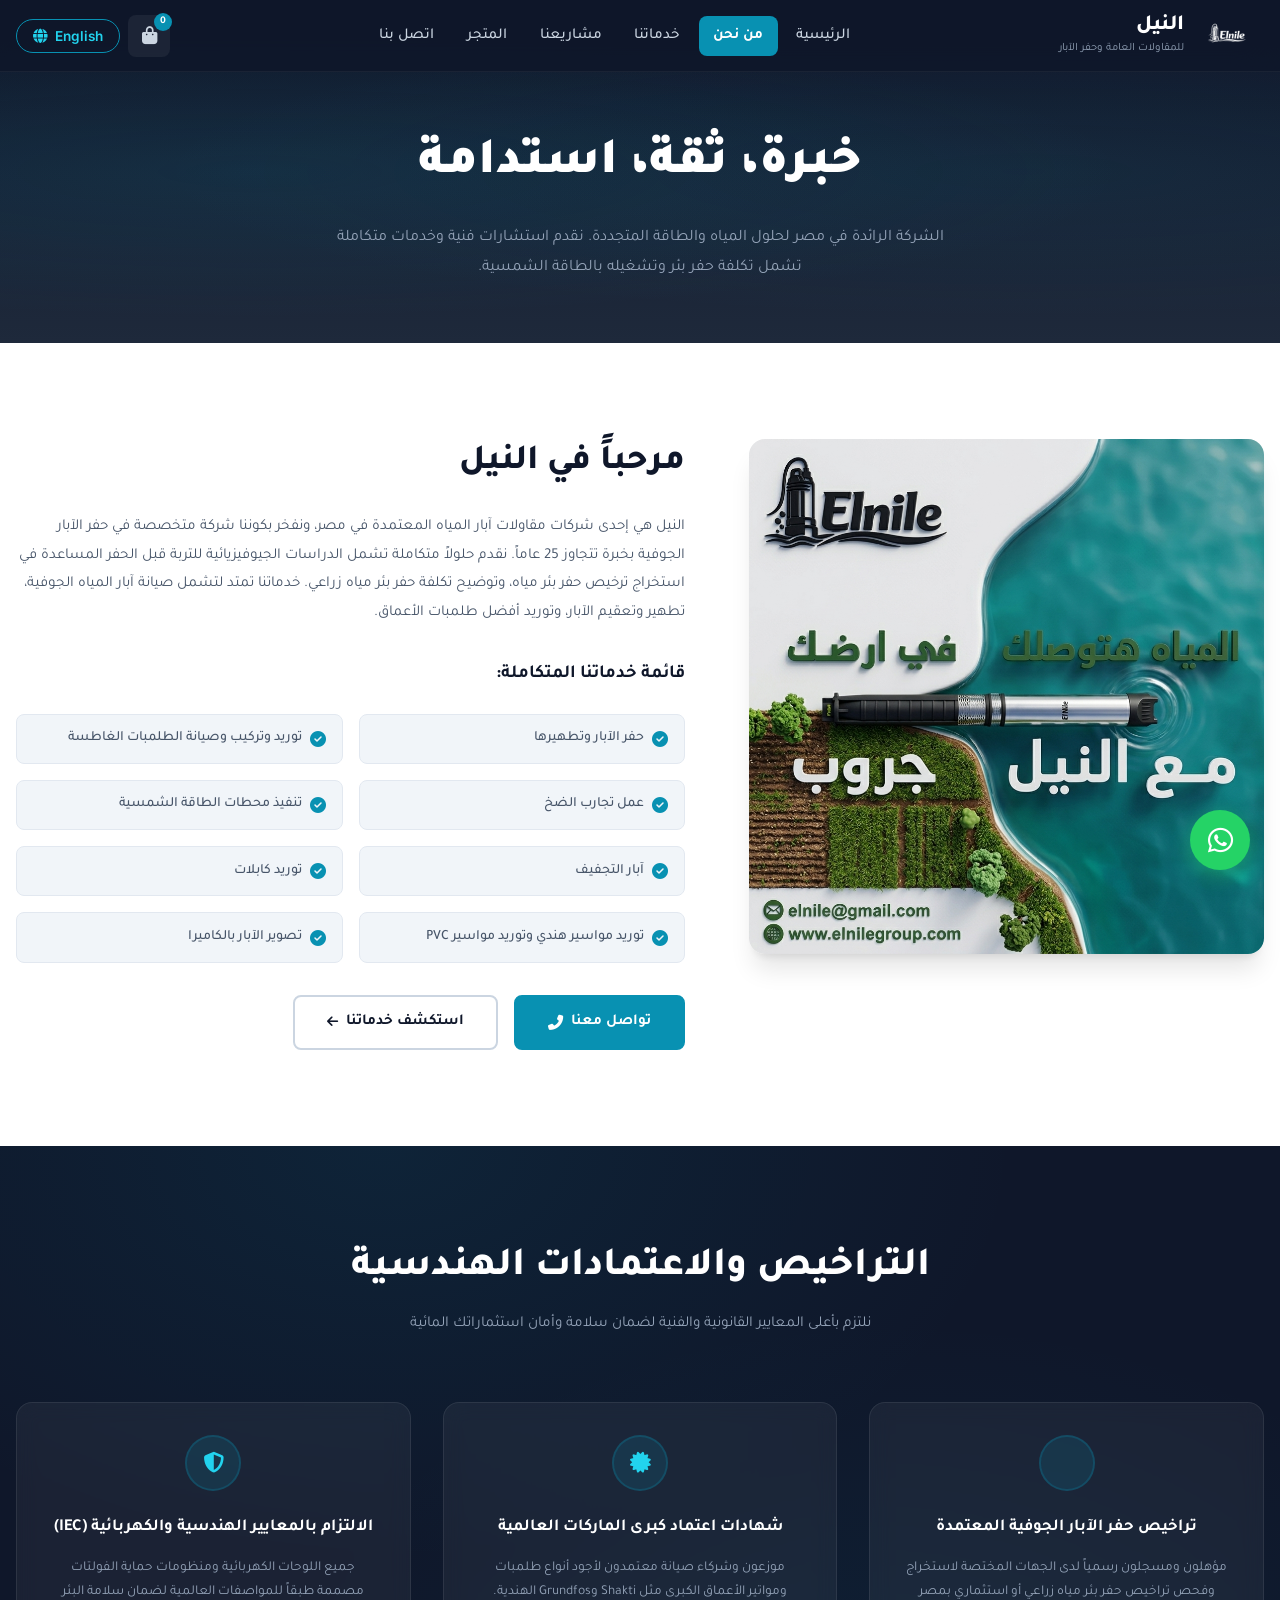
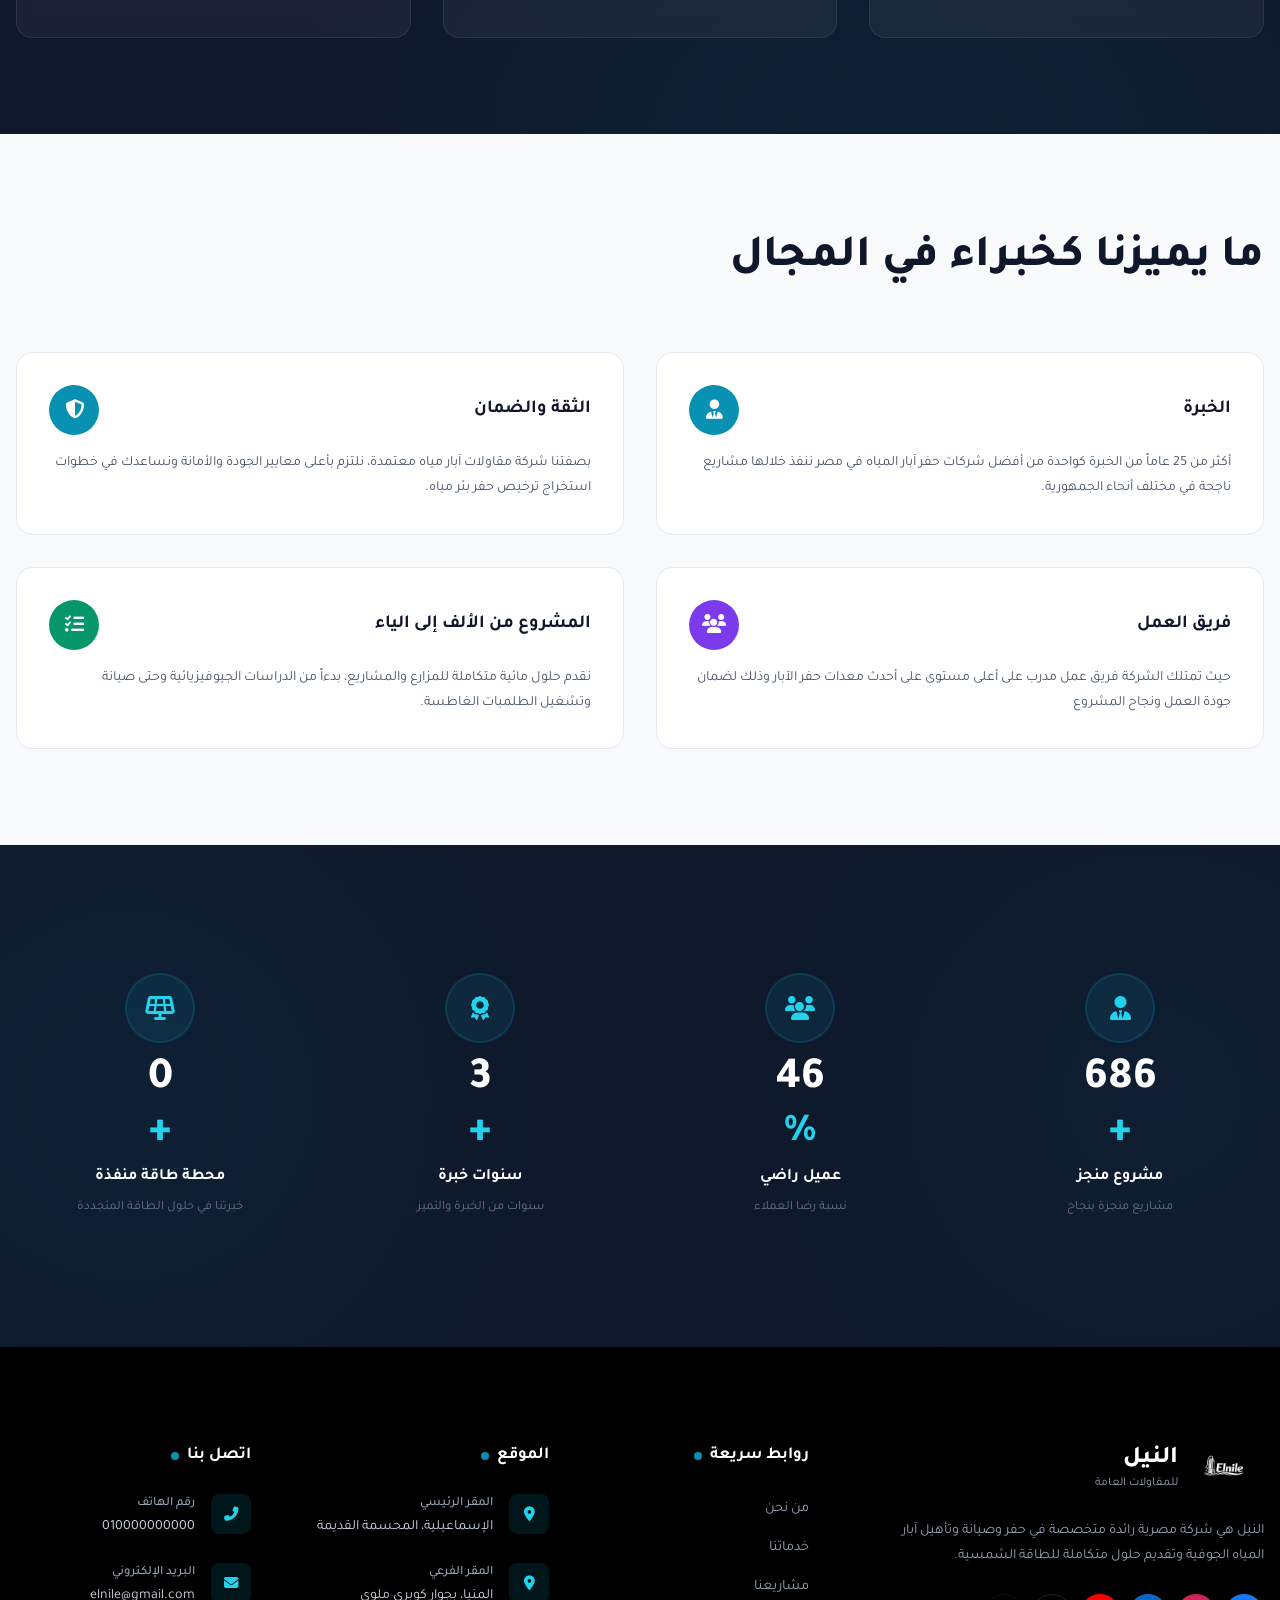
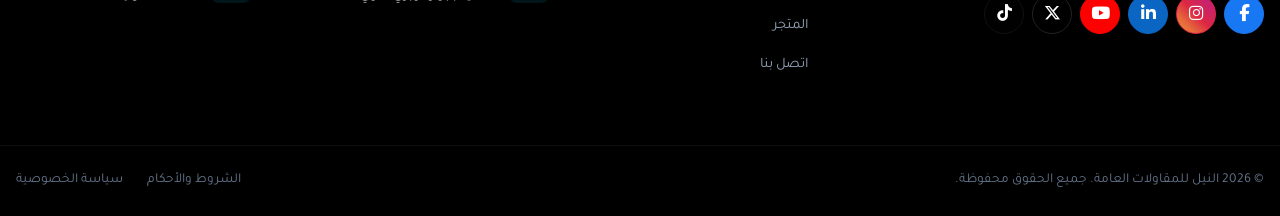
==== about.html @ 448fc519 "Initial commit: ELNILE V2 website Co-Authored-By: Claude Fable 5 <noreply@anthropic.com>" ====
<!DOCTYPE html>
<html lang="ar" dir="rtl">
<head>
    <meta charset="UTF-8">
    <meta name="viewport" content="width=device-width, initial-scale=1.0">
    <meta name="description" content="من نحن - النيل للمقاولات العامة وحفر الآبار. خبرة، ثقة، استدامة في حلول المياه والطاقة المتجددة">
    <title>من نحن | النيل للمقاولات العامة وحفر الآبار</title>

    <!-- Google Fonts -->
    <link rel="preconnect" href="https://fonts.googleapis.com">
    <link rel="preconnect" href="https://fonts.gstatic.com" crossorigin>
    <link href="https://fonts.googleapis.com/css2?family=Tajawal:wght@300;400;500;700;800;900&family=Inter:wght@300;400;500;600;700;800&display=swap" rel="stylesheet">

    <!-- Font Awesome -->
    <link rel="stylesheet" href="https://cdnjs.cloudflare.com/ajax/libs/font-awesome/6.5.1/css/all.min.css">

    <link rel="stylesheet" href="css/styles.css">
    <link rel="stylesheet" href="css/about.css">
</head>
<body>

    <!-- ============ HEADER / NAVIGATION ============ -->
    <header id="main-header" class="header">
        <div class="container">
            <nav class="navbar">
                <a href="index.html" class="logo" id="logo">
                    <img src="assets/images/logo.png" alt="Elnile Logo" class="logo-img">
                    <div class="logo-text">
                        <span class="logo-name" data-ar="النيل" data-en="Elnile">النيل</span>
                        <span class="logo-tagline" data-ar="للمقاولات العامة وحفر الآبار" data-en="General Contracting & Well Drilling">للمقاولات العامة وحفر الآبار</span>
                    </div>
                </a>
                <ul class="nav-links" id="nav-links">
                    <li><a href="index.html" class="nav-link" data-ar="الرئيسية" data-en="Home">الرئيسية</a></li>
                    <li><a href="about.html" class="nav-link active" data-ar="من نحن" data-en="About Us">من نحن</a></li>
                    <li>
                        <a href="services.html" class="nav-link" data-ar="خدماتنا" data-en="Services">خدماتنا</a>
                    </li>
                    <li><a href="projects.html" class="nav-link" data-ar="مشاريعنا" data-en="Projects">مشاريعنا</a></li>
                    <li><a href="store.html" class="nav-link" data-ar="المتجر" data-en="Store">المتجر</a></li>
                    <li><a href="contact.html" class="nav-link" data-ar="اتصل بنا" data-en="Contact">اتصل بنا</a></li>
                </ul>
                <div class="nav-actions">
                    <button class="cart-btn" id="cart-btn" aria-label="Shopping Cart">
                        <i class="fas fa-shopping-bag"></i>
                        <span class="cart-count">0</span>
                    </button>
                    <button class="lang-btn" id="lang-toggle">
                        <span class="lang-text">English</span>
                        <i class="fas fa-globe"></i>
                    </button>
                    <button class="mobile-toggle" id="mobile-toggle" aria-label="Toggle Menu">
                        <span class="hamburger-line"></span>
                        <span class="hamburger-line"></span>
                        <span class="hamburger-line"></span>
                    </button>
                </div>
            </nav>
        </div>
    </header>

    <!-- ============ ABOUT PAGE HERO BANNER ============ -->
    <section class="about-hero">
        <div class="about-hero-bg"></div>
        <div class="container">
            <div class="about-hero-content">
                <h1 class="about-hero-title" data-ar="خبرة، ثقة، استدامة" data-en="Experience, Trust, Sustainability">خبرة، ثقة، استدامة</h1>
                <p class="about-hero-subtitle" data-ar="الشركة الرائدة في مصر لحلول المياه والطاقة المتجددة. نقدم استشارات فنية وخدمات متكاملة تشمل تكلفة حفر بئر وتشغيله بالطاقة الشمسية." data-en="The leading company in Egypt for water and renewable energy solutions. We provide technical consultations and integrated services including well drilling and solar energy operation costs.">
                    الشركة الرائدة في مصر لحلول المياه والطاقة المتجددة. نقدم استشارات فنية وخدمات متكاملة تشمل تكلفة حفر بئر وتشغيله بالطاقة الشمسية.
                </p>
            </div>
        </div>
    </section>

    <!-- ============ WELCOME / ABOUT INFO SECTION ============ -->
    <section class="about-welcome-section">
        <div class="container">
            <div class="about-welcome-grid">
                <!-- Image Column -->
                <div class="about-welcome-image">
                    <img src="assets/images/about.webp" alt="النيل للمقاولات">
                </div>
                <!-- Content Column -->
                <div class="about-welcome-content">
                    <h2 class="about-welcome-title" data-ar="مرحباً في النيل" data-en="Welcome to Elnile">مرحباً في النيل</h2>
                    <p class="about-welcome-text" data-ar="النيل هي إحدى شركات مقاولات آبار المياه المعتمدة في مصر، ونفخر بكوننا شركة متخصصة في حفر الآبار الجوفية بخبرة تتجاوز 25 عاماً. نقدم حلولاً متكاملة تشمل الدراسات الجيوفيزيائية للتربة قبل الحفر المساعدة في استخراج ترخيص حفر بئر مياه، وتوضيح تكلفة حفر بئر مياه زراعي. خدماتنا تمتد لتشمل صيانة آبار المياه الجوفية، تطهير وتعقيم الآبار، وتوريد أفضل طلمبات الأعماق." data-en="Elnile is one of the accredited water well contracting companies in Egypt. We are proud to be a company specialized in groundwater well drilling with over 25 years of experience. We provide integrated solutions including geophysical studies of soil before drilling, assistance in obtaining well drilling permits, and clarifying agricultural water well drilling costs. Our services extend to groundwater well maintenance, well sterilization, and supplying the best deep pumps.">
                        النيل هي إحدى شركات مقاولات آبار المياه المعتمدة في مصر، ونفخر بكوننا شركة متخصصة في حفر الآبار الجوفية بخبرة تتجاوز 25 عاماً. نقدم حلولاً متكاملة تشمل الدراسات الجيوفيزيائية للتربة قبل الحفر المساعدة في استخراج ترخيص حفر بئر مياه، وتوضيح تكلفة حفر بئر مياه زراعي. خدماتنا تمتد لتشمل صيانة آبار المياه الجوفية، تطهير وتعقيم الآبار، وتوريد أفضل طلمبات الأعماق.
                    </p>

                    <h3 class="services-list-title" data-ar="قائمة خدماتنا المتكاملة:" data-en="Our Integrated Services List:">قائمة خدماتنا المتكاملة:</h3>
                    <div class="services-checklist">
                        <div class="checklist-item">
                            <i class="fas fa-check-circle"></i>
                            <span data-ar="حفر الآبار وتطهيرها" data-en="Well Drilling & Purification">حفر الآبار وتطهيرها</span>
                        </div>
                        <div class="checklist-item">
                            <i class="fas fa-check-circle"></i>
                            <span data-ar="توريد وتركيب وصيانة الطلمبات الغاطسة" data-en="Supply, Install & Maintain Submersible Pumps">توريد وتركيب وصيانة الطلمبات الغاطسة</span>
                        </div>
                        <div class="checklist-item">
                            <i class="fas fa-check-circle"></i>
                            <span data-ar="عمل تجارب الضخ" data-en="Pump Testing">عمل تجارب الضخ</span>
                        </div>
                        <div class="checklist-item">
                            <i class="fas fa-check-circle"></i>
                            <span data-ar="تنفيذ محطات الطاقة الشمسية" data-en="Solar Power Station Installation">تنفيذ محطات الطاقة الشمسية</span>
                        </div>
                        <div class="checklist-item">
                            <i class="fas fa-check-circle"></i>
                            <span data-ar="آبار التجفيف" data-en="Dewatering Wells">آبار التجفيف</span>
                        </div>
                        <div class="checklist-item">
                            <i class="fas fa-check-circle"></i>
                            <span data-ar="توريد كابلات" data-en="Cable Supply">توريد كابلات</span>
                        </div>
                        <div class="checklist-item">
                            <i class="fas fa-check-circle"></i>
                            <span data-ar="توريد مواسير هندي وتوريد مواسير PVC" data-en="Indian Pipe & PVC Pipe Supply">توريد مواسير هندي وتوريد مواسير PVC</span>
                        </div>
                        <div class="checklist-item">
                            <i class="fas fa-check-circle"></i>
                            <span data-ar="تصوير الآبار بالكاميرا" data-en="Well Camera Imaging">تصوير الآبار بالكاميرا</span>
                        </div>
                    </div>

                    <div class="about-welcome-buttons">
                        <a href="index.html#contact" class="btn-primary-about" data-ar="تواصل معنا" data-en="Contact Us">
                            <i class="fas fa-phone-alt"></i>
                            تواصل معنا
                        </a>
                        <a href="services.html" class="btn-outline-about" data-ar="استكشف خدماتنا" data-en="Explore Our Services">
                            استكشف خدماتنا
                            <i class="fas fa-arrow-left"></i>
                        </a>
                    </div>
                </div>
            </div>
        </div>
    </section>

    <!-- ============ LICENSES & ACCREDITATIONS SECTION ============ -->
    <section class="licenses-section">
        <div class="licenses-bg"></div>
        <div class="container">
            <div class="licenses-header">
                <h2 class="licenses-title" data-ar="التراخيص والاعتمادات الهندسية" data-en="Engineering Licenses & Accreditations">التراخيص والاعتمادات الهندسية</h2>
                <p class="licenses-subtitle" data-ar="نلتزم بأعلى المعايير القانونية والفنية لضمان سلامة وأمان استثماراتك المائية" data-en="We adhere to the highest legal and technical standards to ensure the safety and security of your water investments">
                    نلتزم بأعلى المعايير القانونية والفنية لضمان سلامة وأمان استثماراتك المائية
                </p>
            </div>
            <div class="licenses-grid">
                <div class="license-card">
                    <div class="license-icon">
                        <i class="fas fa-file-certificate"></i>
                    </div>
                    <h3 class="license-title" data-ar="تراخيص حفر الآبار الجوفية المعتمدة" data-en="Accredited Groundwater Well Drilling Licenses">تراخيص حفر الآبار الجوفية المعتمدة</h3>
                    <p class="license-desc" data-ar="مؤهلون ومسجلون رسمياً لدى الجهات المختصة لاستخراج وفحص تراخيص حفر بئر مياه زراعي أو استثماري بمصر" data-en="Officially qualified and registered with competent authorities to obtain and inspect agricultural or investment water well drilling permits in Egypt">
                        مؤهلون ومسجلون رسمياً لدى الجهات المختصة لاستخراج وفحص تراخيص حفر بئر مياه زراعي أو استثماري بمصر
                    </p>
                </div>
                <div class="license-card">
                    <div class="license-icon">
                        <i class="fas fa-certificate"></i>
                    </div>
                    <h3 class="license-title" data-ar="شهادات اعتماد كبرى الماركات العالمية" data-en="Major Global Brand Accreditation Certificates">شهادات اعتماد كبرى الماركات العالمية</h3>
                    <p class="license-desc" data-ar="موزعون وشركاء صيانة معتمدون لأجود أنواع طلمبات ومواتير الأعماق الكبرى مثل Shakti وGrundfos الهندية." data-en="Authorized distributors and maintenance partners for the finest deep pumps and motors such as Shakti and Grundfos.">
                        موزعون وشركاء صيانة معتمدون لأجود أنواع طلمبات ومواتير الأعماق الكبرى مثل Shakti وGrundfos الهندية.
                    </p>
                </div>
                <div class="license-card">
                    <div class="license-icon">
                        <i class="fas fa-shield-alt"></i>
                    </div>
                    <h3 class="license-title" data-ar="الالتزام بالمعايير الهندسية والكهربائية (IEC)" data-en="Compliance with Engineering & Electrical Standards (IEC)">الالتزام بالمعايير الهندسية والكهربائية (IEC)</h3>
                    <p class="license-desc" data-ar="جميع اللوحات الكهربائية ومنظومات حماية الفولتات مصممة طبقاً للمواصفات العالمية لضمان سلامة البئر" data-en="All electrical panels and voltage protection systems are designed according to international specifications to ensure well safety">
                        جميع اللوحات الكهربائية ومنظومات حماية الفولتات مصممة طبقاً للمواصفات العالمية لضمان سلامة البئر
                    </p>
                </div>
            </div>
        </div>
    </section>

    <!-- ============ WHAT DISTINGUISHES US SECTION ============ -->
    <section class="distinguishes-section">
        <div class="container">
            <h2 class="section-title-center" data-ar="ما يميزنا كخبراء في المجال" data-en="What Distinguishes Us as Field Experts">ما يميزنا كخبراء في المجال</h2>
            <div class="distinguishes-grid">
                <div class="distinguish-card">
                    <div class="distinguish-header">
                        <h3 data-ar="الخبرة" data-en="Experience">الخبرة</h3>
                        <div class="distinguish-icon">
                            <i class="fas fa-user-tie"></i>
                        </div>
                    </div>
                    <p data-ar="أكثر من 25 عاماً من الخبرة كواحدة من أفضل شركات حفر آبار المياه في مصر ننفذ خلالها مشاريع ناجحة في مختلف أنحاء الجمهورية." data-en="Over 25 years of experience as one of the best water well drilling companies in Egypt, executing successful projects across the country.">
                        أكثر من 25 عاماً من الخبرة كواحدة من أفضل شركات حفر آبار المياه في مصر ننفذ خلالها مشاريع ناجحة في مختلف أنحاء الجمهورية.
                    </p>
                </div>
                <div class="distinguish-card">
                    <div class="distinguish-header">
                        <h3 data-ar="الثقة والضمان" data-en="Trust & Warranty">الثقة والضمان</h3>
                        <div class="distinguish-icon">
                            <i class="fas fa-shield-alt"></i>
                        </div>
                    </div>
                    <p data-ar="بصفتنا شركة مقاولات آبار مياه معتمدة، نلتزم بأعلى معايير الجودة والأمانة ونساعدك في خطوات استخراج ترخيص حفر بئر مياه." data-en="As an accredited water well contracting company, we adhere to the highest quality and integrity standards and help you with well drilling permit steps.">
                        بصفتنا شركة مقاولات آبار مياه معتمدة، نلتزم بأعلى معايير الجودة والأمانة ونساعدك في خطوات استخراج ترخيص حفر بئر مياه.
                    </p>
                </div>
                <div class="distinguish-card">
                    <div class="distinguish-header">
                        <h3 data-ar="فريق العمل" data-en="Our Team">فريق العمل</h3>
                        <div class="distinguish-icon icon-purple">
                            <i class="fas fa-users"></i>
                        </div>
                    </div>
                    <p data-ar="حيث تمتلك الشركة فريق عمل مدرب على أعلى مستوى على أحدث معدات حفر الآبار وذلك لضمان جودة العمل ونجاح المشروع" data-en="The company has a team trained at the highest level on the latest well drilling equipment to ensure work quality and project success">
                        حيث تمتلك الشركة فريق عمل مدرب على أعلى مستوى على أحدث معدات حفر الآبار وذلك لضمان جودة العمل ونجاح المشروع
                    </p>
                </div>
                <div class="distinguish-card">
                    <div class="distinguish-header">
                        <h3 data-ar="المشروع من الألف إلى الياء" data-en="Complete Project Management">المشروع من الألف إلى الياء</h3>
                        <div class="distinguish-icon icon-green">
                            <i class="fas fa-tasks"></i>
                        </div>
                    </div>
                    <p data-ar="نقدم حلول مائية متكاملة للمزارع والمشاريع، بدءاً من الدراسات الجيوفيزيائية وحتى صيانة وتشغيل الطلمبات الغاطسة." data-en="We provide integrated water solutions for farms and projects, from geophysical studies to maintenance and operation of submersible pumps.">
                        نقدم حلول مائية متكاملة للمزارع والمشاريع، بدءاً من الدراسات الجيوفيزيائية وحتى صيانة وتشغيل الطلمبات الغاطسة.
                    </p>
                </div>
            </div>
        </div>
    </section>

    <!-- ============ ABOUT PAGE STATS (DARK) ============ -->
    <section class="about-stats-section">
        <div class="container">
            <div class="about-stats-grid">
                <div class="about-stat" data-target="989">
                    <div class="about-stat-icon"><i class="fas fa-user-tie"></i></div>
                    <span class="about-stat-number">0</span><span class="about-stat-suffix">+</span>
                    <p class="about-stat-label" data-ar="مشروع منجز" data-en="Completed Projects">مشروع منجز</p>
                    <span class="about-stat-sub" data-ar="مشاريع منجزة بنجاح" data-en="Successfully completed projects">مشاريع منجزة بنجاح</span>
                </div>
                <div class="about-stat" data-target="98" data-suffix="%">
                    <div class="about-stat-icon"><i class="fas fa-users"></i></div>
                    <span class="about-stat-number">0</span><span class="about-stat-suffix">%</span>
                    <p class="about-stat-label" data-ar="عميل راضي" data-en="Client Satisfaction">عميل راضي</p>
                    <span class="about-stat-sub" data-ar="نسبة رضا العملاء" data-en="Client satisfaction rate">نسبة رضا العملاء</span>
                </div>
                <div class="about-stat" data-target="27">
                    <div class="about-stat-icon"><i class="fas fa-award"></i></div>
                    <span class="about-stat-number">0</span><span class="about-stat-suffix">+</span>
                    <p class="about-stat-label" data-ar="سنوات خبرة" data-en="Years of Experience">سنوات خبرة</p>
                    <span class="about-stat-sub" data-ar="سنوات من الخبرة والتميز" data-en="Years of experience and excellence">سنوات من الخبرة والتميز</span>
                </div>
                <div class="about-stat" data-target="150">
                    <div class="about-stat-icon"><i class="fas fa-solar-panel"></i></div>
                    <span class="about-stat-number">0</span><span class="about-stat-suffix">+</span>
                    <p class="about-stat-label" data-ar="محطة طاقة منفذة" data-en="Power Stations Built">محطة طاقة منفذة</p>
                    <span class="about-stat-sub" data-ar="خبرتنا في حلول الطاقة المتجددة" data-en="Our expertise in renewable energy solutions">خبرتنا في حلول الطاقة المتجددة</span>
                </div>
            </div>
        </div>
    </section>

    <!-- ============ FOOTER ============ -->
    <footer id="contact" class="footer">
        <div class="container">
            <div class="footer-grid">
                <div class="footer-col footer-about">
                    <a href="index.html" class="footer-logo">
                        <img src="assets/images/logo.png" alt="Elnile Logo" class="footer-logo-img">
                        <div class="footer-logo-text">
                            <span class="footer-logo-name" data-ar="النيل" data-en="Elnile">النيل</span>
                            <span class="footer-logo-tagline" data-ar="للمقاولات العامة" data-en="General Contracting">للمقاولات العامة</span>
                        </div>
                    </a>
                    <p class="footer-desc" data-ar="النيل هي شركة مصرية رائدة متخصصة في حفر وصيانة وتأهيل آبار المياه الجوفية وتقديم حلول متكاملة للطاقة الشمسية." data-en="Elnile is a leading Egyptian company specializing in drilling, maintaining and rehabilitating groundwater wells and providing integrated solar energy solutions.">
                        النيل هي شركة مصرية رائدة متخصصة في حفر وصيانة وتأهيل آبار المياه الجوفية وتقديم حلول متكاملة للطاقة الشمسية.
                    </p>
                    <div class="footer-social">
                        <a href="#" class="social-link" aria-label="Facebook"><i class="fab fa-facebook-f"></i></a>
                        <a href="#" class="social-link" aria-label="Instagram"><i class="fab fa-instagram"></i></a>
                        <a href="#" class="social-link" aria-label="LinkedIn"><i class="fab fa-linkedin-in"></i></a>
                        <a href="#" class="social-link" aria-label="YouTube"><i class="fab fa-youtube"></i></a>
                        <a href="#" class="social-link" aria-label="X (Twitter)"><i class="fab fa-x-twitter"></i></a>
                        <a href="#" class="social-link" aria-label="TikTok"><i class="fab fa-tiktok"></i></a>
                    </div>
                </div>
                <div class="footer-col">
                    <h3 class="footer-heading" data-ar="روابط سريعة" data-en="Quick Links">
                        <span class="heading-dot"></span>
                        روابط سريعة
                    </h3>
                    <ul class="footer-links">
                        <li><a href="about.html" data-ar="من نحن" data-en="About Us">من نحن</a></li>
                        <li><a href="services.html" data-ar="خدماتنا" data-en="Our Services">خدماتنا</a></li>
                        <li><a href="projects.html" data-ar="مشاريعنا" data-en="Our Projects">مشاريعنا</a></li>
                        <li><a href="store.html" data-ar="المتجر" data-en="Store">المتجر</a></li>
                        <li><a href="contact.html" data-ar="اتصل بنا" data-en="Contact Us">اتصل بنا</a></li>
                    </ul>
                </div>
                <div class="footer-col">
                    <h3 class="footer-heading" data-ar="الموقع" data-en="Location">
                        <span class="heading-dot"></span>
                        الموقع
                    </h3>
                    <div class="footer-contact-list">
                        <div class="contact-item">
                            <div class="contact-icon"><i class="fas fa-map-marker-alt"></i></div>
                            <div class="contact-text">
                                <span class="contact-label" data-ar="المقر الرئيسي" data-en="Main Office">المقر الرئيسي</span>
                                <p data-ar="الإسماعيلية، المحسمة القديمة" data-en="Ismailia, Old Mahsama">الإسماعيلية، المحسمة القديمة</p>
                            </div>
                        </div>
                        <div class="contact-item">
                            <div class="contact-icon"><i class="fas fa-map-marker-alt"></i></div>
                            <div class="contact-text">
                                <span class="contact-label" data-ar="المقر الفرعي" data-en="Branch Office">المقر الفرعي</span>
                                <p data-ar="المنيا، بجوار كوبري ملوي" data-en="Minya, next to Mallawi Bridge">المنيا، بجوار كوبري ملوي</p>
                            </div>
                        </div>
                    </div>
                </div>
                <div class="footer-col">
                    <h3 class="footer-heading" data-ar="اتصل بنا" data-en="Contact Us">
                        <span class="heading-dot"></span>
                        اتصل بنا
                    </h3>
                    <div class="footer-contact-list">
                        <div class="contact-item">
                            <div class="contact-icon"><i class="fas fa-phone-alt"></i></div>
                            <div class="contact-text">
                                <span class="contact-label" data-ar="رقم الهاتف" data-en="Phone Number">رقم الهاتف</span>
                                <a href="tel:010000000000" dir="ltr">010000000000</a>
                            </div>
                        </div>
                        <div class="contact-item">
                            <div class="contact-icon"><i class="fas fa-envelope"></i></div>
                            <div class="contact-text">
                                <span class="contact-label" data-ar="البريد الإلكتروني" data-en="Email">البريد الإلكتروني</span>
                                <a href="mailto:elnile@gmail.com" dir="ltr">elnile@gmail.com</a>
                            </div>
                        </div>
                    </div>
                </div>
            </div>
        </div>
        <div class="footer-bottom">
            <div class="container">
                <div class="footer-bottom-content">
                    <p class="copyright" data-ar="© 2026 النيل للمقاولات العامة. جميع الحقوق محفوظة." data-en="© 2026 Elnile General Contracting. All rights reserved.">
                        © 2026 النيل للمقاولات العامة. جميع الحقوق محفوظة.
                    </p>
                    <div class="footer-bottom-links">
                        <a href="#" data-ar="الشروط والأحكام" data-en="Terms & Conditions">الشروط والأحكام</a>
                        <a href="#" data-ar="سياسة الخصوصية" data-en="Privacy Policy">سياسة الخصوصية</a>
                    </div>
                </div>
            </div>
        </div>
    </footer>

    <!-- WhatsApp -->
    <a href="https://wa.me/201234567890" class="whatsapp-float" id="whatsapp-btn" target="_blank" rel="noopener noreferrer" aria-label="WhatsApp">
        <i class="fab fa-whatsapp"></i>
    </a>

    <script src="js/script.js"></script>
    <script src="js/about.js"></script>
</body>
</html>
---- css/styles.css ----
/* ============================================
   ELNILE - Main Stylesheet
   Company: Elnile (النيل) for General Contracting & Well Drilling
   ============================================ */

/* ============ CSS VARIABLES / DESIGN TOKENS ============ */
:root {
    /* Primary Colors - Dark Slate Navy */
    --color-primary: #0f172a;
    --color-primary-light: #1e293b;
    --color-primary-dark: #020617;

    /* Accent Colors - Teal/Cyan */
    --color-accent: #0891b2;
    --color-accent-light: #22d3ee;
    --color-accent-dark: #0e7490;
    --color-accent-glow: rgba(8, 145, 178, 0.3);

    /* Neutral Colors */
    --color-white: #ffffff;
    --color-off-white: #f8fafc;
    --color-gray-100: #f1f5f9;
    --color-gray-200: #e2e8f0;
    --color-gray-300: #cbd5e1;
    --color-gray-400: #94a3b8;
    --color-gray-500: #64748b;
    --color-gray-600: #475569;
    --color-gray-700: #334155;
    --color-gray-800: #1e293b;
    --color-gray-900: #0f172a;

    /* Text Colors */
    --text-primary: #0f172a;
    --text-secondary: #475569;
    --text-light: #94a3b8;
    --text-white: #ffffff;

    /* WhatsApp Green */
    --color-whatsapp: #25D366;
    --color-whatsapp-dark: #128C7E;

    /* Typography */
    --font-arabic: 'Tajawal', sans-serif;
    --font-english: 'Inter', sans-serif;

    /* Spacing */
    --spacing-xs: 0.25rem;
    --spacing-sm: 0.5rem;
    --spacing-md: 1rem;
    --spacing-lg: 1.5rem;
    --spacing-xl: 2rem;
    --spacing-2xl: 3rem;
    --spacing-3xl: 4rem;

    /* Border Radius */
    --radius-sm: 0.375rem;
    --radius-md: 0.5rem;
    --radius-lg: 0.75rem;
    --radius-xl: 1rem;
    --radius-full: 9999px;

    /* Shadows */
    --shadow-sm: 0 1px 2px rgba(0, 0, 0, 0.05);
    --shadow-md: 0 4px 6px -1px rgba(0, 0, 0, 0.1), 0 2px 4px -2px rgba(0, 0, 0, 0.1);
    --shadow-lg: 0 10px 15px -3px rgba(0, 0, 0, 0.1), 0 4px 6px -4px rgba(0, 0, 0, 0.1);
    --shadow-xl: 0 20px 25px -5px rgba(0, 0, 0, 0.1), 0 8px 10px -6px rgba(0, 0, 0, 0.1);

    /* Transitions */
    --transition-fast: 150ms ease;
    --transition-base: 300ms ease;
    --transition-slow: 500ms ease;

    /* Header */
    --header-height: 72px;

    /* Z-Index Scale */
    --z-base: 1;
    --z-dropdown: 100;
    --z-sticky: 500;
    --z-header: 1000;
    --z-overlay: 1500;
    --z-modal: 2000;
    --z-whatsapp: 9000;
}

/* ============ RESET & BASE ============ */
*,
*::before,
*::after {
    margin: 0;
    padding: 0;
    box-sizing: border-box;
}

html {
    scroll-behavior: smooth;
    scrollbar-width: thin;
    scrollbar-color: var(--color-gray-700) var(--color-primary-light);
    font-size: 16px;
}

/* Custom Scrollbar */
::-webkit-scrollbar {
    width: 10px;
}

::-webkit-scrollbar-track {
    background: var(--color-primary-light);
}

::-webkit-scrollbar-thumb {
    background-color: var(--color-gray-700);
    border-radius: 20px;
    border: 3px solid var(--color-primary-light);
}

body {
    font-family: var(--font-arabic);
    background-color: var(--color-white);
    color: var(--text-secondary);
    line-height: 1.6;
    overflow-x: hidden;
    -webkit-font-smoothing: antialiased;
    -moz-osx-font-smoothing: grayscale;
}

/* English mode body */
body.lang-en {
    font-family: var(--font-english);
    direction: ltr;
}

a {
    text-decoration: none;
    color: inherit;
    transition: color var(--transition-fast);
}

ul {
    list-style: none;
}

img {
    max-width: 100%;
    height: auto;
    display: block;
}

button {
    border: none;
    background: none;
    cursor: pointer;
    font-family: inherit;
    font-size: inherit;
}

/* ============ UTILITY CLASSES ============ */
.container {
    width: 100%;
    max-width: 1280px;
    margin: 0 auto;
    padding: 0 var(--spacing-md);
}

/* ============ HEADER ============ */
.header {
    position: fixed;
    top: 0;
    left: 0;
    right: 0;
    z-index: var(--z-header);
    height: var(--header-height);
    background: rgba(15, 23, 42, 0.85);
    backdrop-filter: blur(20px);
    -webkit-backdrop-filter: blur(20px);
    border-bottom: 1px solid rgba(255, 255, 255, 0.05);
    transition: all var(--transition-base);
}

.header.scrolled {
    background: rgba(15, 23, 42, 0.98);
    box-shadow: 0 4px 30px rgba(0, 0, 0, 0.3);
}

.navbar {
    display: flex;
    align-items: center;
    justify-content: space-between;
    height: var(--header-height);
    gap: var(--spacing-lg);
}

/* Logo */
.logo {
    display: flex;
    align-items: center;
    gap: var(--spacing-sm);
    flex-shrink: 0;
    transition: transform var(--transition-fast);
}

.logo:hover {
    transform: scale(1.02);
}

.logo-img {
    height: 48px;
    width: auto;
    filter: brightness(0) invert(1);
    transition: filter var(--transition-base);
}

.logo-text {
    display: flex;
    flex-direction: column;
}

.logo-name {
    font-size: 1.35rem;
    font-weight: 800;
    color: var(--text-white);
    line-height: 1.2;
    letter-spacing: -0.02em;
}

.logo-tagline {
    font-size: 0.7rem;
    color: var(--color-gray-400);
    font-weight: 400;
    white-space: nowrap;
}

/* Nav Links */
.nav-links {
    display: flex;
    align-items: center;
    gap: var(--spacing-xs);
}

.nav-link {
    display: flex;
    align-items: center;
    gap: var(--spacing-xs);
    padding: 0.5rem 0.9rem;
    color: var(--color-gray-300);
    font-size: 0.95rem;
    font-weight: 500;
    border-radius: var(--radius-md);
    transition: all var(--transition-fast);
    position: relative;
    white-space: nowrap;
}

.nav-link:hover {
    color: var(--text-white);
    background: rgba(255, 255, 255, 0.06);
}

.nav-link.active {
    color: var(--text-white);
    background: var(--color-accent);
    font-weight: 600;
}

.nav-link.active:hover {
    background: var(--color-accent-dark);
}

.dropdown-icon {
    font-size: 0.65rem;
    transition: transform var(--transition-fast);
}

.has-dropdown:hover .dropdown-icon {
    transform: rotate(180deg);
}

/* Nav Actions */
.nav-actions {
    display: flex;
    align-items: center;
    gap: var(--spacing-sm);
    flex-shrink: 0;
}

/* Cart Button */
.cart-btn {
    position: relative;
    display: flex;
    align-items: center;
    justify-content: center;
    width: 42px;
    height: 42px;
    border-radius: var(--radius-md);
    color: var(--color-gray-300);
    font-size: 1.1rem;
    transition: all var(--transition-fast);
    background: rgba(255, 255, 255, 0.06);
}

.cart-btn:hover {
    color: var(--text-white);
    background: rgba(255, 255, 255, 0.12);
    transform: translateY(-1px);
}

.cart-count {
    position: absolute;
    top: -2px;
    right: -2px;
    width: 18px;
    height: 18px;
    background: var(--color-accent);
    color: var(--text-white);
    font-size: 0.65rem;
    font-weight: 700;
    border-radius: var(--radius-full);
    display: flex;
    align-items: center;
    justify-content: center;
    line-height: 1;
}

/* Language Button */
.lang-btn {
    display: flex;
    align-items: center;
    gap: var(--spacing-sm);
    padding: 0.5rem 1rem;
    border-radius: var(--radius-full);
    border: 1.5px solid var(--color-accent);
    color: var(--color-accent-light);
    font-size: 0.85rem;
    font-weight: 600;
    transition: all var(--transition-fast);
    white-space: nowrap;
    font-family: var(--font-english);
}

.lang-btn:hover {
    background: var(--color-accent);
    color: var(--text-white);
    transform: translateY(-1px);
    box-shadow: 0 4px 15px var(--color-accent-glow);
}

.lang-btn .fa-globe {
    font-size: 0.9rem;
}

/* Mobile Toggle */
.mobile-toggle {
    display: none;
    flex-direction: column;
    justify-content: center;
    align-items: center;
    gap: 5px;
    width: 42px;
    height: 42px;
    border-radius: var(--radius-md);
    background: rgba(255, 255, 255, 0.06);
    transition: background var(--transition-fast);
}

.mobile-toggle:hover {
    background: rgba(255, 255, 255, 0.12);
}

.hamburger-line {
    display: block;
    width: 22px;
    height: 2px;
    background: var(--color-gray-300);
    border-radius: 2px;
    transition: all var(--transition-base);
}

.mobile-toggle.active .hamburger-line:nth-child(1) {
    transform: rotate(45deg) translate(5px, 5px);
}

.mobile-toggle.active .hamburger-line:nth-child(2) {
    opacity: 0;
    transform: scaleX(0);
}

.mobile-toggle.active .hamburger-line:nth-child(3) {
    transform: rotate(-45deg) translate(5px, -5px);
}

/* ============ HERO SECTION ============ */
.hero-section {
    position: relative;
    width: 100%;
    height: 100vh;
    min-height: 600px;
    overflow: hidden;
    background: var(--color-primary);
}

/* Hero Slider */
.hero-slider {
    position: relative;
    width: 100%;
    height: 100%;
}

.hero-slide {
    position: absolute;
    top: 0;
    left: 0;
    width: 100%;
    height: 100%;
    opacity: 0;
    visibility: hidden;
    transition: opacity 1s ease, visibility 1s ease;
}

.hero-slide.active {
    opacity: 1;
    visibility: visible;
}

/* Slide Background */
.slide-bg {
    position: absolute;
    top: 0;
    left: 0;
    width: 100%;
    height: 100%;
}

.slide-img {
    width: 100%;
    height: 100%;
    object-fit: cover;
    object-position: center;
    transform: scale(1.05);
    transition: transform 8s ease;
}

.hero-slide.active .slide-img {
    transform: scale(1);
}

.slide-overlay {
    position: absolute;
    top: 0;
    left: 0;
    width: 100%;
    height: 100%;
    background: linear-gradient(180deg,
            rgba(15, 23, 42, 0.7) 0%,
            rgba(15, 23, 42, 0.5) 40%,
            rgba(15, 23, 42, 0.65) 70%,
            rgba(15, 23, 42, 0.85) 100%);
}

/* Slide Content */
.slide-content {
    position: relative;
    z-index: var(--z-base);
    display: flex;
    flex-direction: column;
    align-items: center;
    justify-content: center;
    height: 100%;
    text-align: center;
    padding: 0 var(--spacing-md);
    max-width: 900px;
    margin: 0 auto;
}

.hero-title {
    font-size: clamp(2rem, 5vw, 3.5rem);
    font-weight: 800;
    color: var(--text-white);
    line-height: 1.3;
    margin-bottom: var(--spacing-lg);
    opacity: 0;
    transform: translateY(30px);
    animation: none;
}

.hero-slide.active .hero-title {
    animation: slideUp 0.8s ease 0.3s forwards;
}

.hero-subtitle {
    font-size: clamp(0.95rem, 1.5vw, 1.15rem);
    color: var(--color-gray-300);
    line-height: 1.8;
    max-width: 700px;
    opacity: 0;
    transform: translateY(20px);
    animation: none;
}

.hero-slide.active .hero-subtitle {
    animation: slideUp 0.8s ease 0.6s forwards;
}

/* Slider Arrows */
.slider-arrow {
    position: absolute;
    top: 50%;
    transform: translateY(-50%);
    z-index: var(--z-base);
    width: 50px;
    height: 50px;
    border-radius: var(--radius-full);
    background: rgba(255, 255, 255, 0.08);
    backdrop-filter: blur(10px);
    -webkit-backdrop-filter: blur(10px);
    border: 1px solid rgba(255, 255, 255, 0.15);
    color: var(--text-white);
    font-size: 1rem;
    display: flex;
    align-items: center;
    justify-content: center;
    cursor: pointer;
    transition: all var(--transition-fast);
}

.slider-arrow:hover {
    background: rgba(255, 255, 255, 0.18);
    border-color: rgba(255, 255, 255, 0.3);
    transform: translateY(-50%) scale(1.08);
}

.slider-arrow-prev {
    right: 30px;
}

.slider-arrow-next {
    left: 30px;
}

/* RTL: In RTL, prev is on the right, next is on the left */
[dir="ltr"] .slider-arrow-prev {
    left: 30px;
    right: auto;
}

[dir="ltr"] .slider-arrow-next {
    right: 30px;
    left: auto;
}

[dir="ltr"] .slider-arrow-prev i {
    transform: rotate(180deg);
}

[dir="ltr"] .slider-arrow-next i {
    transform: rotate(180deg);
}

/* Slider Dots */
.slider-dots {
    position: absolute;
    bottom: 40px;
    left: 50%;
    transform: translateX(-50%);
    display: flex;
    gap: 10px;
    z-index: var(--z-base);
}

.slider-dot {
    width: 12px;
    height: 12px;
    border-radius: var(--radius-full);
    background: rgba(255, 255, 255, 0.25);
    border: 2px solid rgba(255, 255, 255, 0.4);
    cursor: pointer;
    transition: all var(--transition-base);
}

.slider-dot:hover {
    background: rgba(255, 255, 255, 0.5);
}

.slider-dot.active {
    background: var(--color-accent);
    border-color: var(--color-accent-light);
    transform: scale(1.2);
    box-shadow: 0 0 15px var(--color-accent-glow);
}

/* ============ WHATSAPP FLOATING BUTTON ============ */
.whatsapp-float {
    position: fixed;
    bottom: 30px;
    right: 30px;
    z-index: var(--z-whatsapp);
    width: 60px;
    height: 60px;
    background: var(--color-whatsapp);
    border-radius: var(--radius-full);
    display: flex;
    align-items: center;
    justify-content: center;
    color: var(--text-white);
    font-size: 1.8rem;
    box-shadow: 0 6px 20px rgba(37, 211, 102, 0.4);
    transition: all var(--transition-fast);
    animation: whatsappPulse 2s infinite;
}

.whatsapp-float:hover {
    transform: scale(1.1) translateY(-3px);
    box-shadow: 0 10px 30px rgba(37, 211, 102, 0.5);
    background: var(--color-whatsapp-dark);
}

/* LTR WhatsApp position */
[dir="ltr"] .whatsapp-float {
    right: 30px;
    left: auto;
}

/* ============ ANIMATIONS ============ */
@keyframes slideUp {
    to {
        opacity: 1;
        transform: translateY(0);
    }
}

@keyframes whatsappPulse {
    0%,
    100% {
        box-shadow: 0 6px 20px rgba(37, 211, 102, 0.4);
    }

    50% {
        box-shadow: 0 6px 30px rgba(37, 211, 102, 0.6), 0 0 0 12px rgba(37, 211, 102, 0.1);
    }
}

@keyframes fadeIn {
    from {
        opacity: 0;
    }

    to {
        opacity: 1;
    }
}

/* ============ RESPONSIVE ============ */

/* Tablet */
@media (max-width: 1024px) {
    .nav-links {
        position: fixed;
        top: var(--header-height);
        right: 0;
        width: 300px;
        height: calc(100vh - var(--header-height));
        background: rgba(15, 23, 42, 0.98);
        backdrop-filter: blur(20px);
        -webkit-backdrop-filter: blur(20px);
        flex-direction: column;
        align-items: stretch;
        padding: var(--spacing-lg);
        gap: var(--spacing-xs);
        transform: translateX(100%);
        transition: transform var(--transition-base);
        z-index: var(--z-overlay);
        border-left: 1px solid rgba(255, 255, 255, 0.05);
        overflow-y: auto;
    }

    [dir="ltr"] .nav-links {
        right: auto;
        left: 0;
        transform: translateX(-100%);
    }

    .nav-links.open {
        transform: translateX(0);
    }

    .nav-link {
        padding: 0.75rem 1rem;
        font-size: 1rem;
        border-radius: var(--radius-md);
    }

    .nav-link.active {
        background: var(--color-accent);
    }

    .mobile-toggle {
        display: flex;
    }
}

/* Mobile */
@media (max-width: 640px) {
    :root {
        --header-height: 64px;
    }

    .logo-img {
        height: 38px;
    }

    .logo-name {
        font-size: 1.1rem;
    }

    .logo-tagline {
        font-size: 0.6rem;
    }

    .nav-links {
        width: 100%;
    }

    .lang-btn .lang-text {
        display: none;
    }

    .lang-btn {
        width: 42px;
        height: 42px;
        padding: 0;
        justify-content: center;
        border-radius: var(--radius-md);
    }

    .hero-title {
        font-size: clamp(1.5rem, 6vw, 2.2rem);
    }

    .hero-subtitle {
        font-size: 0.9rem;
    }

    .slider-arrow {
        width: 40px;
        height: 40px;
        font-size: 0.85rem;
    }

    .slider-arrow-prev {
        right: 15px;
    }

    .slider-arrow-next {
        left: 15px;
    }

    .slider-dots {
        bottom: 25px;
    }

    .whatsapp-float {
        width: 52px;
        height: 52px;
        font-size: 1.5rem;
        bottom: 20px;
        right: 20px;
    }
}


/* ============================================================
   SECTION: STATS COUNTER
   ============================================================ */
.stats-section {
    padding: var(--spacing-3xl) 0;
    background: var(--color-white);
    border-bottom: 1px solid var(--color-gray-200);
}

.stats-grid {
    display: grid;
    grid-template-columns: repeat(4, 1fr);
    gap: var(--spacing-xl);
    text-align: center;
}

.stat-card {
    display: flex;
    flex-direction: column;
    align-items: center;
    gap: var(--spacing-sm);
    padding: var(--spacing-lg);
}

.stat-icon {
    width: 70px;
    height: 70px;
    border-radius: var(--radius-full);
    background: rgba(8, 145, 178, 0.08);
    border: 2px solid rgba(8, 145, 178, 0.15);
    display: flex;
    align-items: center;
    justify-content: center;
    margin-bottom: var(--spacing-sm);
    transition: all var(--transition-base);
}

.stat-card:hover .stat-icon {
    background: rgba(8, 145, 178, 0.15);
    border-color: var(--color-accent);
    transform: scale(1.08);
}

.stat-icon i {
    font-size: 1.6rem;
    color: var(--color-accent);
}

.stat-number {
    font-size: 2.5rem;
    font-weight: 800;
    color: var(--color-primary);
    line-height: 1;
    display: inline;
}

.stat-suffix {
    font-size: 2.5rem;
    font-weight: 800;
    color: var(--color-accent);
    line-height: 1;
}

.stat-label {
    font-size: 0.95rem;
    color: var(--text-secondary);
    font-weight: 500;
}

/* ============================================================
   SECTION: ABOUT / INFO
   ============================================================ */
.about-section {
    padding: var(--spacing-3xl) 0 calc(var(--spacing-3xl) * 1.5);
    background: var(--color-white);
}

.about-grid {
    display: grid;
    grid-template-columns: 1fr 1fr;
    gap: var(--spacing-3xl);
    align-items: center;
}

.about-image-wrapper {
    position: relative;
    border-radius: var(--radius-xl);
    overflow: hidden;
    box-shadow: var(--shadow-xl);
}

.about-image {
    width: 100%;
    height: auto;
    object-fit: contain;
    display: block;
    transition: transform var(--transition-slow);
}

.about-image-wrapper:hover .about-image {
    transform: scale(1.04);
}

.about-image-accent {
    position: absolute;
    bottom: 0;
    left: 0;
    right: 0;
    height: 5px;
    background: linear-gradient(90deg, var(--color-accent), var(--color-accent-light));
}

.section-title {
    font-size: clamp(1.5rem, 3vw, 2.2rem);
    font-weight: 800;
    color: var(--color-primary);
    line-height: 1.4;
    margin-bottom: var(--spacing-lg);
}

.about-text {
    font-size: 1rem;
    color: var(--text-secondary);
    line-height: 1.9;
    margin-bottom: var(--spacing-xl);
}

/* Primary Button */
.btn-primary {
    display: inline-flex;
    align-items: center;
    gap: var(--spacing-sm);
    padding: 0.75rem 1.75rem;
    background: var(--color-accent);
    color: var(--text-white);
    font-size: 0.95rem;
    font-weight: 600;
    border-radius: var(--radius-md);
    transition: all var(--transition-fast);
    border: 2px solid var(--color-accent);
}

.btn-primary:hover {
    background: var(--color-accent-dark);
    border-color: var(--color-accent-dark);
    transform: translateY(-2px);
    box-shadow: 0 8px 25px var(--color-accent-glow);
}

.btn-primary i {
    font-size: 0.8rem;
    transition: transform var(--transition-fast);
}

.btn-primary:hover i {
    transform: translateX(-4px);
}

[dir="ltr"] .btn-primary:hover i {
    transform: translateX(4px);
}

/* ============================================================
   SECTION: SERVICES
   ============================================================ */
.services-section {
    padding: calc(var(--spacing-3xl) * 1.5) 0;
    background: var(--color-gray-100);
}

.section-header {
    text-align: center;
    margin-bottom: var(--spacing-3xl);
}

.section-title-center {
    font-size: clamp(1.8rem, 4vw, 2.8rem);
    font-weight: 800;
    color: var(--color-primary);
    margin-bottom: var(--spacing-md);
    line-height: 1.3;
}

.section-subtitle {
    font-size: 1rem;
    color: var(--text-secondary);
    max-width: 700px;
    margin: 0 auto;
    line-height: 1.8;
}

.services-grid {
    display: grid;
    grid-template-columns: repeat(3, 1fr);
    gap: var(--spacing-xl);
}

.service-card {
    background: var(--color-white);
    border-radius: var(--radius-xl);
    overflow: hidden;
    box-shadow: var(--shadow-sm);
    transition: all var(--transition-base);
    border: 1px solid var(--color-gray-200);
}

.service-card:hover {
    transform: translateY(-6px);
    box-shadow: var(--shadow-xl);
    border-color: rgba(8, 145, 178, 0.2);
}

.service-image {
    position: relative;
    height: 220px;
    overflow: hidden;
    background-color: var(--color-gray-100);
}

.service-image img {
    width: 100%;
    height: 100%;
    object-fit: contain;
    transition: transform var(--transition-slow);
}

.service-card:hover .service-image img {
    transform: scale(1.08);
}

.service-image-overlay {
    position: absolute;
    top: 0;
    left: 0;
    right: 0;
    bottom: 0;
    background: linear-gradient(180deg, transparent 60%, rgba(15, 23, 42, 0.1) 100%);
}

.service-body {
    padding: var(--spacing-lg);
}

.service-name {
    font-size: 1.1rem;
    font-weight: 700;
    color: var(--color-primary);
    margin-bottom: var(--spacing-sm);
    line-height: 1.4;
}

.service-desc {
    font-size: 0.88rem;
    color: var(--text-secondary);
    line-height: 1.7;
    margin-bottom: var(--spacing-md);
}

.service-link {
    display: inline-flex;
    align-items: center;
    gap: var(--spacing-sm);
    color: var(--color-accent);
    font-size: 0.9rem;
    font-weight: 600;
    padding-top: var(--spacing-sm);
    border-top: 1px solid var(--color-gray-200);
    width: 100%;
    transition: all var(--transition-fast);
}

.service-link:hover {
    color: var(--color-accent-dark);
    gap: var(--spacing-md);
}

.service-link i {
    font-size: 0.75rem;
    transition: transform var(--transition-fast);
}

.service-card:hover .service-link i {
    transform: translateX(-4px);
}

[dir="ltr"] .service-card:hover .service-link i {
    transform: translateX(4px);
}

/* Services CTA */
.services-cta {
    text-align: center;
    margin-top: var(--spacing-3xl);
}

.btn-outline {
    display: inline-flex;
    align-items: center;
    gap: var(--spacing-sm);
    padding: 0.75rem 2rem;
    border: 2px solid var(--color-primary);
    color: var(--color-primary);
    font-size: 0.95rem;
    font-weight: 600;
    border-radius: var(--radius-md);
    transition: all var(--transition-fast);
    background: transparent;
}

.btn-outline:hover {
    background: var(--color-primary);
    color: var(--text-white);
    transform: translateY(-2px);
    box-shadow: var(--shadow-lg);
}

/* ============================================================
   SECTION: WHY CHOOSE US
   ============================================================ */
.why-section {
    padding: calc(var(--spacing-3xl) * 1.5) 0;
    background: var(--color-off-white);
}

.why-grid {
    display: grid;
    grid-template-columns: repeat(4, 1fr);
    gap: var(--spacing-xl);
    margin-top: var(--spacing-3xl);
}

.why-card {
    background: var(--color-white);
    border-radius: var(--radius-xl);
    padding: var(--spacing-xl) var(--spacing-lg);
    text-align: center;
    border: 1px solid var(--color-gray-200);
    transition: all var(--transition-base);
    position: relative;
    overflow: hidden;
}

.why-card::before {
    content: '';
    position: absolute;
    bottom: 0;
    left: 0;
    right: 0;
    height: 3px;
    background: linear-gradient(90deg, var(--color-accent), var(--color-accent-light));
    transform: scaleX(0);
    transition: transform var(--transition-base);
}

.why-card:hover {
    transform: translateY(-6px);
    box-shadow: var(--shadow-lg);
    border-color: rgba(8, 145, 178, 0.15);
}

.why-card:hover::before {
    transform: scaleX(1);
}

.why-icon {
    width: 64px;
    height: 64px;
    border-radius: var(--radius-lg);
    background: rgba(8, 145, 178, 0.08);
    border: 2px solid rgba(8, 145, 178, 0.12);
    display: flex;
    align-items: center;
    justify-content: center;
    margin: 0 auto var(--spacing-lg);
    transition: all var(--transition-base);
}

.why-card:hover .why-icon {
    background: var(--color-accent);
    border-color: var(--color-accent);
}

.why-icon i {
    font-size: 1.4rem;
    color: var(--color-accent);
    transition: color var(--transition-base);
}

.why-card:hover .why-icon i {
    color: var(--text-white);
}

.why-title {
    font-size: 1.15rem;
    font-weight: 700;
    color: var(--color-primary);
    margin-bottom: var(--spacing-md);
}

.why-text {
    font-size: 0.88rem;
    color: var(--text-secondary);
    line-height: 1.8;
}

/* ============================================================
   SECTION: TESTIMONIALS / CUSTOMER OPINIONS
   ============================================================ */
.testimonials-section {
    padding: calc(var(--spacing-3xl) * 1.5) 0;
    background: linear-gradient(180deg, var(--color-gray-100) 0%, var(--color-off-white) 100%);
}

.title-underline {
    width: 60px;
    height: 4px;
    background: var(--color-accent);
    border-radius: 2px;
    margin: 0 auto var(--spacing-md);
}

.testimonials-slider-wrapper {
    position: relative;
    max-width: 700px;
    margin: 0 auto;
    padding: 0 60px;
}

.testimonials-slider {
    position: relative;
    min-height: 280px;
}

.testimonial-card {
    position: absolute;
    top: 0;
    left: 0;
    right: 0;
    background: var(--color-primary);
    border-radius: var(--radius-xl);
    padding: var(--spacing-xl);
    opacity: 0;
    visibility: hidden;
    transform: translateX(30px);
    transition: all 0.5s ease;
}

.testimonial-card.active {
    opacity: 1;
    visibility: visible;
    transform: translateX(0);
    position: relative;
}

.testimonial-header {
    display: flex;
    align-items: center;
    gap: var(--spacing-md);
    margin-bottom: var(--spacing-md);
}

.testimonial-avatar {
    width: 48px;
    height: 48px;
    border-radius: var(--radius-full);
    background: var(--color-accent);
    display: flex;
    align-items: center;
    justify-content: center;
    flex-shrink: 0;
}

.testimonial-avatar span {
    color: var(--text-white);
    font-size: 1.2rem;
    font-weight: 700;
}

.testimonial-avatar.avatar-blue {
    background: #3b82f6;
}

.testimonial-avatar.avatar-green {
    background: #10b981;
}

.testimonial-info {
    display: flex;
    flex-direction: column;
}

.testimonial-name {
    font-size: 1rem;
    font-weight: 700;
    color: var(--text-white);
}

.testimonial-role {
    font-size: 0.8rem;
    color: var(--color-gray-400);
}

.testimonial-rating {
    display: flex;
    align-items: center;
    justify-content: space-between;
    margin-bottom: var(--spacing-md);
}

.testimonial-time {
    font-size: 0.8rem;
    color: var(--color-gray-400);
}

.stars {
    display: flex;
    gap: 2px;
}

.stars i {
    color: #fbbf24;
    font-size: 0.85rem;
}

.testimonial-text {
    font-size: 0.95rem;
    color: var(--color-gray-300);
    line-height: 1.8;
}

/* Testimonial Arrows */
.testimonial-arrow {
    position: absolute;
    top: 50%;
    transform: translateY(-50%);
    width: 44px;
    height: 44px;
    border-radius: var(--radius-full);
    background: var(--color-gray-200);
    color: var(--color-gray-600);
    display: flex;
    align-items: center;
    justify-content: center;
    cursor: pointer;
    transition: all var(--transition-fast);
    border: none;
    z-index: 2;
}

.testimonial-arrow:hover {
    background: var(--color-accent);
    color: var(--text-white);
    transform: translateY(-50%) scale(1.08);
}

.testimonial-prev {
    right: 0;
}

.testimonial-next {
    left: 0;
}

[dir="ltr"] .testimonial-prev {
    left: 0;
    right: auto;
}

[dir="ltr"] .testimonial-next {
    right: 0;
    left: auto;
}

/* Testimonials CTA */
.testimonials-cta {
    text-align: center;
    margin-top: var(--spacing-3xl);
}

.btn-dark {
    display: inline-flex;
    align-items: center;
    gap: var(--spacing-sm);
    padding: 0.9rem 2.5rem;
    background: var(--color-primary);
    color: var(--text-white);
    font-size: 1rem;
    font-weight: 600;
    border-radius: var(--radius-full);
    transition: all var(--transition-fast);
    border: none;
}

.btn-dark:hover {
    background: var(--color-primary-light);
    transform: translateY(-3px);
    box-shadow: var(--shadow-xl);
}

.btn-dark .fa-star {
    color: #fbbf24;
}

/* ============================================================
   SECTION: PARTNERS
   ============================================================ */
.partners-section {
    padding: calc(var(--spacing-3xl) * 1.5) 0;
    background: var(--color-white);
    overflow: hidden;
}

.partners-title-wrapper {
    display: flex;
    align-items: center;
    justify-content: center;
    gap: var(--spacing-lg);
    margin-bottom: var(--spacing-md);
}

.title-line {
    display: block;
    width: 100px;
    height: 3px;
    background: linear-gradient(90deg, transparent, var(--color-accent));
    border-radius: 2px;
}

.title-line:last-child {
    background: linear-gradient(90deg, var(--color-accent), transparent);
}

.partners-marquee-wrapper {
    display: flex;
    flex-direction: column;
    gap: var(--spacing-xl);
    margin-top: var(--spacing-2xl);
}

.partners-marquee {
    overflow: hidden;
    mask-image: linear-gradient(90deg, transparent 0%, black 10%, black 90%, transparent 100%);
    -webkit-mask-image: linear-gradient(90deg, transparent 0%, black 10%, black 90%, transparent 100%);
}

.partners-track {
    display: flex;
    gap: var(--spacing-xl);
    animation: marqueeScroll 30s linear infinite;
    width: max-content;
}

.partners-track.reverse {
    animation: marqueeScrollReverse 30s linear infinite;
}

.partner-logo {
    flex-shrink: 0;
    width: 160px;
    height: 90px;
    border-radius: var(--radius-lg);
    border: 1px solid var(--color-gray-200);
    background: var(--color-white);
    display: flex;
    align-items: center;
    justify-content: center;
    padding: var(--spacing-md);
    transition: all var(--transition-fast);
}

.partner-logo:hover {
    border-color: var(--color-accent);
    box-shadow: var(--shadow-md);
    transform: scale(1.05);
}

.partner-logo span {
    font-size: 0.85rem;
    font-weight: 700;
    color: var(--color-gray-600);
    text-align: center;
    white-space: nowrap;
}

@keyframes marqueeScroll {
    0% {
        transform: translateX(0);
    }

    100% {
        transform: translateX(-50%);
    }
}

@keyframes marqueeScrollReverse {
    0% {
        transform: translateX(-50%);
    }

    100% {
        transform: translateX(0);
    }
}

/* ============================================================
   SECTION: FOOTER
   ============================================================ */
.footer {
    background: var(--color-primary);
    color: var(--color-gray-300);
    padding-top: calc(var(--spacing-3xl) * 1.5);
}

.footer-grid {
    display: grid;
    grid-template-columns: 2fr 1fr 1.2fr 1.2fr;
    gap: var(--spacing-3xl);
    padding-bottom: var(--spacing-3xl);
}

/* Footer Logo */
.footer-logo {
    display: flex;
    align-items: center;
    gap: var(--spacing-sm);
    margin-bottom: var(--spacing-lg);
    transition: transform var(--transition-fast);
}

.footer-logo:hover {
    transform: scale(1.02);
}

.footer-logo-img {
    height: 52px;
    width: auto;
    filter: brightness(0) invert(1);
}

.footer-logo-text {
    display: flex;
    flex-direction: column;
}

.footer-logo-name {
    font-size: 1.5rem;
    font-weight: 800;
    color: var(--text-white);
    line-height: 1.2;
}

.footer-logo-tagline {
    font-size: 0.75rem;
    color: var(--color-gray-400);
}

.footer-desc {
    font-size: 0.88rem;
    color: var(--color-gray-400);
    line-height: 1.8;
    margin-bottom: var(--spacing-lg);
}

/* Footer Social */
.footer-social {
    display: flex;
    gap: var(--spacing-sm);
    flex-wrap: wrap;
}

.social-link {
    width: 40px;
    height: 40px;
    border-radius: var(--radius-full);
    display: flex;
    align-items: center;
    justify-content: center;
    color: var(--text-white);
    font-size: 1.05rem;
    transition: all var(--transition-fast);
}

.social-link:hover {
    transform: translateY(-3px);
    color: var(--text-white);
    filter: brightness(1.15);
}

/* Facebook */
.social-link[aria-label="Facebook"] {
    background: #1877F2;
    border: 1px solid #1877F2;
}
.social-link[aria-label="Facebook"]:hover {
    box-shadow: 0 4px 15px rgba(24, 119, 242, 0.45);
}

/* Instagram */
.social-link[aria-label="Instagram"] {
    background: linear-gradient(45deg, #f09433 0%, #e6683c 25%, #dc2743 50%, #cc2366 75%, #bc1888 100%);
    border: 1px solid #dc2743;
}
.social-link[aria-label="Instagram"]:hover {
    box-shadow: 0 4px 15px rgba(225, 48, 108, 0.45);
}

/* LinkedIn */
.social-link[aria-label="LinkedIn"] {
    background: #0A66C2;
    border: 1px solid #0A66C2;
}
.social-link[aria-label="LinkedIn"]:hover {
    box-shadow: 0 4px 15px rgba(10, 102, 194, 0.45);
}

/* YouTube */
.social-link[aria-label="YouTube"] {
    background: #FF0000;
    border: 1px solid #FF0000;
}
.social-link[aria-label="YouTube"]:hover {
    box-shadow: 0 4px 15px rgba(255, 0, 0, 0.45);
}

/* X (Twitter) */
.social-link[aria-label="X (Twitter)"] {
    background: #000000;
    border: 1px solid #222222;
}
.social-link[aria-label="X (Twitter)"]:hover {
    box-shadow: 0 4px 15px rgba(255, 255, 255, 0.2);
}

/* TikTok */
.social-link[aria-label="TikTok"] {
    background: #010101;
    border: 1px solid #111111;
}
.social-link[aria-label="TikTok"]:hover {
    box-shadow: 0 4px 15px rgba(254, 44, 85, 0.35);
}

/* Footer Headings */
.footer-heading {
    font-size: 1.05rem;
    font-weight: 700;
    color: var(--text-white);
    margin-bottom: var(--spacing-lg);
    display: flex;
    align-items: center;
    gap: var(--spacing-sm);
}

.heading-dot {
    width: 8px;
    height: 8px;
    border-radius: var(--radius-full);
    background: var(--color-accent);
    flex-shrink: 0;
}

/* Footer Links */
.footer-links {
    display: flex;
    flex-direction: column;
    gap: var(--spacing-sm);
}

.footer-links a {
    font-size: 0.9rem;
    color: var(--color-gray-400);
    padding: var(--spacing-xs) 0;
    transition: all var(--transition-fast);
    display: inline-block;
}

.footer-links a:hover {
    color: var(--color-accent-light);
    transform: translateX(-4px);
}

[dir="ltr"] .footer-links a:hover {
    transform: translateX(4px);
}

/* Footer Contact */
.footer-contact-list {
    display: flex;
    flex-direction: column;
    gap: var(--spacing-lg);
}

.contact-item {
    display: flex;
    gap: var(--spacing-md);
    align-items: flex-start;
}

.contact-icon {
    width: 40px;
    height: 40px;
    border-radius: var(--radius-md);
    background: rgba(8, 145, 178, 0.15);
    display: flex;
    align-items: center;
    justify-content: center;
    flex-shrink: 0;
}

.contact-icon i {
    color: var(--color-accent-light);
    font-size: 0.9rem;
}

.contact-text {
    display: flex;
    flex-direction: column;
    gap: 2px;
}

.contact-label {
    font-size: 0.8rem;
    color: var(--color-gray-400);
    font-weight: 500;
}

.contact-text p,
.contact-text a {
    font-size: 0.88rem;
    color: var(--color-gray-300);
    line-height: 1.6;
    transition: color var(--transition-fast);
}

.contact-text a:hover {
    color: var(--color-accent-light);
}

/* Footer Bottom */
.footer-bottom {
    border-top: 1px solid rgba(255, 255, 255, 0.08);
    padding: var(--spacing-lg) 0;
}

.footer-bottom-content {
    display: flex;
    align-items: center;
    justify-content: space-between;
    flex-wrap: wrap;
    gap: var(--spacing-md);
}

.copyright {
    font-size: 0.85rem;
    color: var(--color-gray-500);
}

.footer-bottom-links {
    display: flex;
    gap: var(--spacing-lg);
}

.footer-bottom-links a {
    font-size: 0.85rem;
    color: var(--color-gray-500);
    transition: color var(--transition-fast);
}

.footer-bottom-links a:hover {
    color: var(--color-accent-light);
}

/* ============================================================
   SCROLL REVEAL ANIMATION
   ============================================================ */
.reveal {
    opacity: 0;
    transform: translateY(30px);
    transition: opacity 0.7s ease, transform 0.7s ease;
}

.reveal.visible {
    opacity: 1;
    transform: translateY(0);
}

/* ============================================================
   RESPONSIVE: NEW SECTIONS
   ============================================================ */
@media (max-width: 1024px) {
    .stats-grid {
        grid-template-columns: repeat(2, 1fr);
    }

    .about-grid {
        grid-template-columns: 1fr;
        gap: var(--spacing-xl);
    }

    .about-image {
        height: 350px;
    }

    .services-grid {
        grid-template-columns: repeat(2, 1fr);
    }

    .why-grid {
        grid-template-columns: repeat(2, 1fr);
    }

    .footer-grid {
        grid-template-columns: 1fr 1fr;
        gap: var(--spacing-xl);
    }

    .footer-about {
        grid-column: 1 / -1;
    }
}

@media (max-width: 640px) {
    .stats-grid {
        grid-template-columns: repeat(2, 1fr);
        gap: var(--spacing-md);
    }

    .stat-icon {
        width: 55px;
        height: 55px;
    }

    .stat-number,
    .stat-suffix {
        font-size: 1.8rem;
    }

    .about-image {
        height: 280px;
    }

    .services-grid {
        grid-template-columns: 1fr;
    }

    .why-grid {
        grid-template-columns: 1fr;
    }

    .testimonials-slider-wrapper {
        padding: 0 10px;
    }

    .testimonial-arrow {
        display: none;
    }

    .testimonial-card {
        padding: var(--spacing-lg);
    }

    .partners-title-wrapper {
        flex-wrap: wrap;
    }

    .title-line {
        width: 60px;
    }

    .partner-logo {
        width: 130px;
        height: 70px;
    }

    .footer-grid {
        grid-template-columns: 1fr;
        gap: var(--spacing-xl);
    }

    .footer-bottom-content {
        flex-direction: column;
        text-align: center;
    }

    .footer-bottom-links {
        justify-content: center;
    }
}
---- css/about.css ----
/* ============================================
   ELNILE - About Page Styles
   ============================================ */

/* ============ ABOUT HERO BANNER ============ */
.about-hero {
    position: relative;
    padding: calc(var(--header-height) + 60px) 0 60px;
    background: var(--color-primary);
    overflow: hidden;
    text-align: center;
}

.about-hero-bg {
    position: absolute;
    top: 0;
    left: 0;
    right: 0;
    bottom: 0;
    background:
        radial-gradient(ellipse at 20% 50%, rgba(8, 145, 178, 0.12) 0%, transparent 60%),
        radial-gradient(ellipse at 80% 50%, rgba(8, 145, 178, 0.08) 0%, transparent 60%),
        linear-gradient(180deg, var(--color-primary) 0%, var(--color-primary-light) 100%);
}

.about-hero-content {
    position: relative;
    z-index: 1;
    max-width: 750px;
    margin: 0 auto;
}

.about-hero-title {
    font-size: clamp(2rem, 5vw, 3.2rem);
    font-weight: 900;
    color: var(--text-white);
    margin-bottom: var(--spacing-lg);
    line-height: 1.3;
}

.about-hero-subtitle {
    font-size: 1rem;
    color: var(--color-gray-400);
    line-height: 1.9;
    max-width: 620px;
    margin: 0 auto;
}


/* ============ WELCOME / ABOUT INFO ============ */
.about-welcome-section {
    padding: calc(var(--spacing-3xl) * 1.5) 0;
    background: var(--color-white);
}

.about-welcome-grid {
    display: grid;
    grid-template-columns: 1fr 1.3fr;
    gap: var(--spacing-3xl);
    align-items: start;
}

.about-welcome-image {
    position: relative;
    border-radius: var(--radius-xl);
    overflow: hidden;
    box-shadow: var(--shadow-xl);
    /* Sticky so it follows scroll on tall content */
    position: sticky;
    top: calc(var(--header-height) + 20px);
}

.about-welcome-image img {
    width: 100%;
    height: auto;
    min-height: 500px;
    object-fit: cover;
    display: block;
    transition: transform var(--transition-slow);
}

.about-welcome-image:hover img {
    transform: scale(1.03);
}

.about-welcome-title {
    font-size: clamp(1.6rem, 3vw, 2.2rem);
    font-weight: 800;
    color: var(--color-primary);
    margin-bottom: var(--spacing-lg);
    line-height: 1.4;
}

.about-welcome-text {
    font-size: 0.95rem;
    color: var(--text-secondary);
    line-height: 1.9;
    margin-bottom: var(--spacing-xl);
}

/* Services Checklist */
.services-list-title {
    font-size: 1.15rem;
    font-weight: 700;
    color: var(--color-primary);
    margin-bottom: var(--spacing-lg);
}

.services-checklist {
    display: grid;
    grid-template-columns: 1fr 1fr;
    gap: var(--spacing-md);
    margin-bottom: var(--spacing-xl);
}

.checklist-item {
    display: flex;
    align-items: center;
    gap: var(--spacing-sm);
    padding: 0.85rem 1rem;
    background: var(--color-gray-100);
    border-radius: var(--radius-md);
    border: 1px solid var(--color-gray-200);
    transition: all var(--transition-fast);
}

.checklist-item:hover {
    border-color: var(--color-accent);
    background: rgba(8, 145, 178, 0.04);
    transform: translateX(-3px);
}

[dir="ltr"] .checklist-item:hover {
    transform: translateX(3px);
}

.checklist-item i {
    color: var(--color-accent);
    font-size: 1rem;
    flex-shrink: 0;
}

.checklist-item span {
    font-size: 0.88rem;
    color: var(--text-secondary);
    font-weight: 500;
    line-height: 1.5;
}

/* About Welcome Buttons */
.about-welcome-buttons {
    display: flex;
    gap: var(--spacing-md);
    flex-wrap: wrap;
}

.btn-primary-about {
    display: inline-flex;
    align-items: center;
    gap: var(--spacing-sm);
    padding: 0.85rem 2rem;
    background: var(--color-accent);
    color: var(--text-white);
    font-size: 0.95rem;
    font-weight: 600;
    border-radius: var(--radius-md);
    transition: all var(--transition-fast);
    border: 2px solid var(--color-accent);
}

.btn-primary-about:hover {
    background: var(--color-accent-dark);
    border-color: var(--color-accent-dark);
    transform: translateY(-2px);
    box-shadow: 0 8px 25px var(--color-accent-glow);
}

.btn-outline-about {
    display: inline-flex;
    align-items: center;
    gap: var(--spacing-sm);
    padding: 0.85rem 2rem;
    background: transparent;
    color: var(--color-primary);
    font-size: 0.95rem;
    font-weight: 600;
    border-radius: var(--radius-md);
    border: 2px solid var(--color-gray-300);
    transition: all var(--transition-fast);
}

.btn-outline-about:hover {
    border-color: var(--color-primary);
    background: var(--color-primary);
    color: var(--text-white);
    transform: translateY(-2px);
}

.btn-outline-about i {
    font-size: 0.8rem;
    transition: transform var(--transition-fast);
}

.btn-outline-about:hover i {
    transform: translateX(-4px);
}

[dir="ltr"] .btn-outline-about:hover i {
    transform: translateX(4px);
}


/* ============ LICENSES & ACCREDITATIONS ============ */
.licenses-section {
    position: relative;
    padding: calc(var(--spacing-3xl) * 1.5) 0;
    background: var(--color-primary);
    overflow: hidden;
}

.licenses-bg {
    position: absolute;
    top: 0;
    left: 0;
    right: 0;
    bottom: 0;
    background:
        radial-gradient(ellipse at 30% 0%, rgba(8, 145, 178, 0.1) 0%, transparent 50%),
        radial-gradient(ellipse at 70% 100%, rgba(8, 145, 178, 0.08) 0%, transparent 50%);
}

.licenses-header {
    text-align: center;
    margin-bottom: var(--spacing-3xl);
    position: relative;
    z-index: 1;
}

.licenses-title {
    font-size: clamp(1.6rem, 4vw, 2.5rem);
    font-weight: 800;
    color: var(--text-white);
    margin-bottom: var(--spacing-md);
    line-height: 1.3;
}

.licenses-subtitle {
    font-size: 0.95rem;
    color: var(--color-gray-400);
    max-width: 600px;
    margin: 0 auto;
    line-height: 1.8;
}

.licenses-grid {
    display: grid;
    grid-template-columns: repeat(3, 1fr);
    gap: var(--spacing-xl);
    position: relative;
    z-index: 1;
}

.license-card {
    background: rgba(255, 255, 255, 0.05);
    backdrop-filter: blur(10px);
    -webkit-backdrop-filter: blur(10px);
    border: 1px solid rgba(255, 255, 255, 0.08);
    border-radius: var(--radius-xl);
    padding: var(--spacing-xl);
    text-align: center;
    transition: all var(--transition-base);
}

.license-card:hover {
    background: rgba(255, 255, 255, 0.09);
    border-color: rgba(8, 145, 178, 0.3);
    transform: translateY(-6px);
    box-shadow: 0 15px 40px rgba(0, 0, 0, 0.2);
}

.license-icon {
    width: 56px;
    height: 56px;
    border-radius: var(--radius-full);
    background: rgba(8, 145, 178, 0.15);
    border: 2px solid rgba(8, 145, 178, 0.25);
    display: flex;
    align-items: center;
    justify-content: center;
    margin: 0 auto var(--spacing-lg);
    transition: all var(--transition-base);
}

.license-card:hover .license-icon {
    background: var(--color-accent);
    border-color: var(--color-accent);
    transform: scale(1.1);
}

.license-icon i {
    font-size: 1.3rem;
    color: var(--color-accent-light);
    transition: color var(--transition-base);
}

.license-card:hover .license-icon i {
    color: var(--text-white);
}

.license-title {
    font-size: 1.05rem;
    font-weight: 700;
    color: var(--text-white);
    margin-bottom: var(--spacing-md);
    line-height: 1.5;
}

.license-desc {
    font-size: 0.85rem;
    color: var(--color-gray-400);
    line-height: 1.8;
}


/* ============ WHAT DISTINGUISHES US ============ */
.distinguishes-section {
    padding: calc(var(--spacing-3xl) * 1.5) 0;
    background: var(--color-off-white);
}

.distinguishes-section .section-title-center {
    margin-bottom: var(--spacing-3xl);
}

.distinguishes-grid {
    display: grid;
    grid-template-columns: 1fr 1fr;
    gap: var(--spacing-xl);
}

.distinguish-card {
    background: var(--color-white);
    border-radius: var(--radius-xl);
    padding: var(--spacing-xl);
    border: 1px solid var(--color-gray-200);
    transition: all var(--transition-base);
    position: relative;
    overflow: hidden;
}

.distinguish-card::after {
    content: '';
    position: absolute;
    top: 0;
    right: 0;
    width: 4px;
    height: 100%;
    background: var(--color-accent);
    transform: scaleY(0);
    transition: transform var(--transition-base);
    transform-origin: top;
}

[dir="ltr"] .distinguish-card::after {
    right: auto;
    left: 0;
}

.distinguish-card:hover {
    transform: translateY(-4px);
    box-shadow: var(--shadow-lg);
    border-color: rgba(8, 145, 178, 0.15);
}

.distinguish-card:hover::after {
    transform: scaleY(1);
}

.distinguish-header {
    display: flex;
    align-items: center;
    justify-content: space-between;
    margin-bottom: var(--spacing-md);
}

.distinguish-header h3 {
    font-size: 1.15rem;
    font-weight: 700;
    color: var(--color-primary);
}

.distinguish-icon {
    width: 50px;
    height: 50px;
    border-radius: var(--radius-full);
    background: var(--color-accent);
    display: flex;
    align-items: center;
    justify-content: center;
    flex-shrink: 0;
    transition: transform var(--transition-base);
}

.distinguish-card:hover .distinguish-icon {
    transform: scale(1.1) rotate(5deg);
}

.distinguish-icon i {
    font-size: 1.2rem;
    color: var(--text-white);
}

.distinguish-icon.icon-purple {
    background: #7c3aed;
}

.distinguish-icon.icon-green {
    background: #059669;
}

.distinguish-card p {
    font-size: 0.88rem;
    color: var(--text-secondary);
    line-height: 1.8;
}


/* ============ ABOUT PAGE STATS (DARK) ============ */
.about-stats-section {
    padding: calc(var(--spacing-3xl) * 1.5) 0;
    background: var(--color-primary);
    position: relative;
    overflow: hidden;
}

.about-stats-section::before {
    content: '';
    position: absolute;
    top: 0;
    left: 0;
    right: 0;
    bottom: 0;
    background:
        radial-gradient(circle at 10% 50%, rgba(8, 145, 178, 0.08) 0%, transparent 40%),
        radial-gradient(circle at 90% 50%, rgba(8, 145, 178, 0.06) 0%, transparent 40%);
}

.about-stats-grid {
    display: grid;
    grid-template-columns: repeat(4, 1fr);
    gap: var(--spacing-xl);
    position: relative;
    z-index: 1;
    text-align: center;
}

.about-stat {
    display: flex;
    flex-direction: column;
    align-items: center;
    gap: var(--spacing-sm);
    padding: var(--spacing-xl);
}

.about-stat-icon {
    width: 70px;
    height: 70px;
    border-radius: var(--radius-full);
    background: rgba(8, 145, 178, 0.12);
    border: 2px solid rgba(8, 145, 178, 0.2);
    display: flex;
    align-items: center;
    justify-content: center;
    margin-bottom: var(--spacing-sm);
    transition: all var(--transition-base);
}

.about-stat:hover .about-stat-icon {
    background: var(--color-accent);
    border-color: var(--color-accent);
    transform: scale(1.1);
}

.about-stat-icon i {
    font-size: 1.5rem;
    color: var(--color-accent-light);
    transition: color var(--transition-base);
}

.about-stat:hover .about-stat-icon i {
    color: var(--text-white);
}

.about-stat-number {
    font-size: 2.8rem;
    font-weight: 800;
    color: var(--text-white);
    line-height: 1;
    display: inline;
}

.about-stat-suffix {
    font-size: 2.8rem;
    font-weight: 800;
    color: var(--color-accent-light);
    line-height: 1;
}

.about-stat-label {
    font-size: 1rem;
    font-weight: 600;
    color: var(--text-white);
}

.about-stat-sub {
    font-size: 0.8rem;
    color: var(--color-gray-500);
}


/* ============ RESPONSIVE ============ */
@media (max-width: 1024px) {
    .about-welcome-grid {
        grid-template-columns: 1fr;
        gap: var(--spacing-xl);
    }

    .about-welcome-image {
        position: relative;
        top: 0;
    }

    .about-welcome-image img {
        min-height: 350px;
    }

    .licenses-grid {
        grid-template-columns: 1fr;
        max-width: 500px;
        margin: 0 auto;
    }

    .about-stats-grid {
        grid-template-columns: repeat(2, 1fr);
    }
}

@media (max-width: 640px) {
    .about-hero {
        padding: calc(var(--header-height) + 40px) 0 40px;
    }

    .about-hero-title {
        font-size: clamp(1.5rem, 7vw, 2.2rem);
    }

    .services-checklist {
        grid-template-columns: 1fr;
    }

    .about-welcome-buttons {
        flex-direction: column;
    }

    .btn-primary-about,
    .btn-outline-about {
        width: 100%;
        justify-content: center;
    }

    .distinguishes-grid {
        grid-template-columns: 1fr;
    }

    .about-stats-grid {
        grid-template-columns: repeat(2, 1fr);
        gap: var(--spacing-md);
    }

    .about-stat-number,
    .about-stat-suffix {
        font-size: 2rem;
    }

    .about-stat-icon {
        width: 55px;
        height: 55px;
    }
}

/* ============ ABOUT PAGE FOOTER OVERRIDE ============ */
.footer {
    background: #000000;
}

.footer-bottom {
    background: #000000;
    border-top-color: rgba(255, 255, 255, 0.06);
}
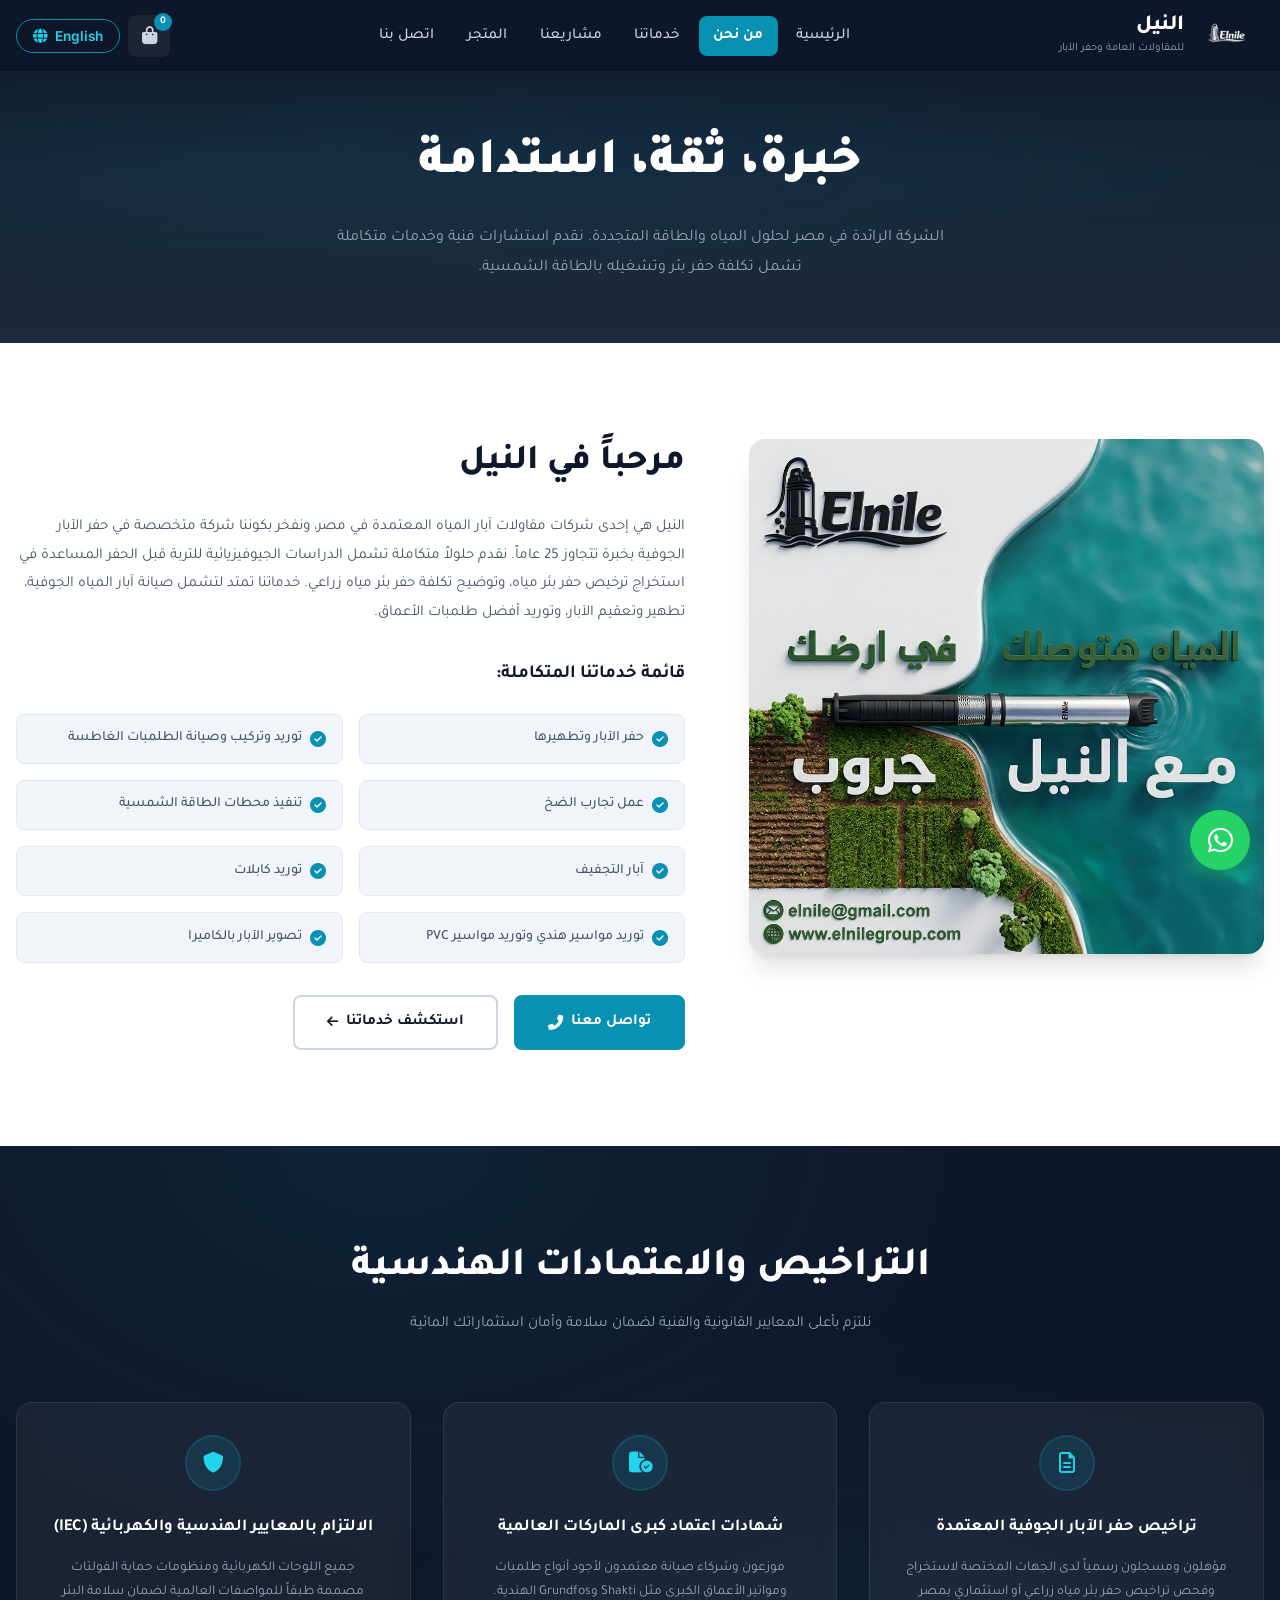
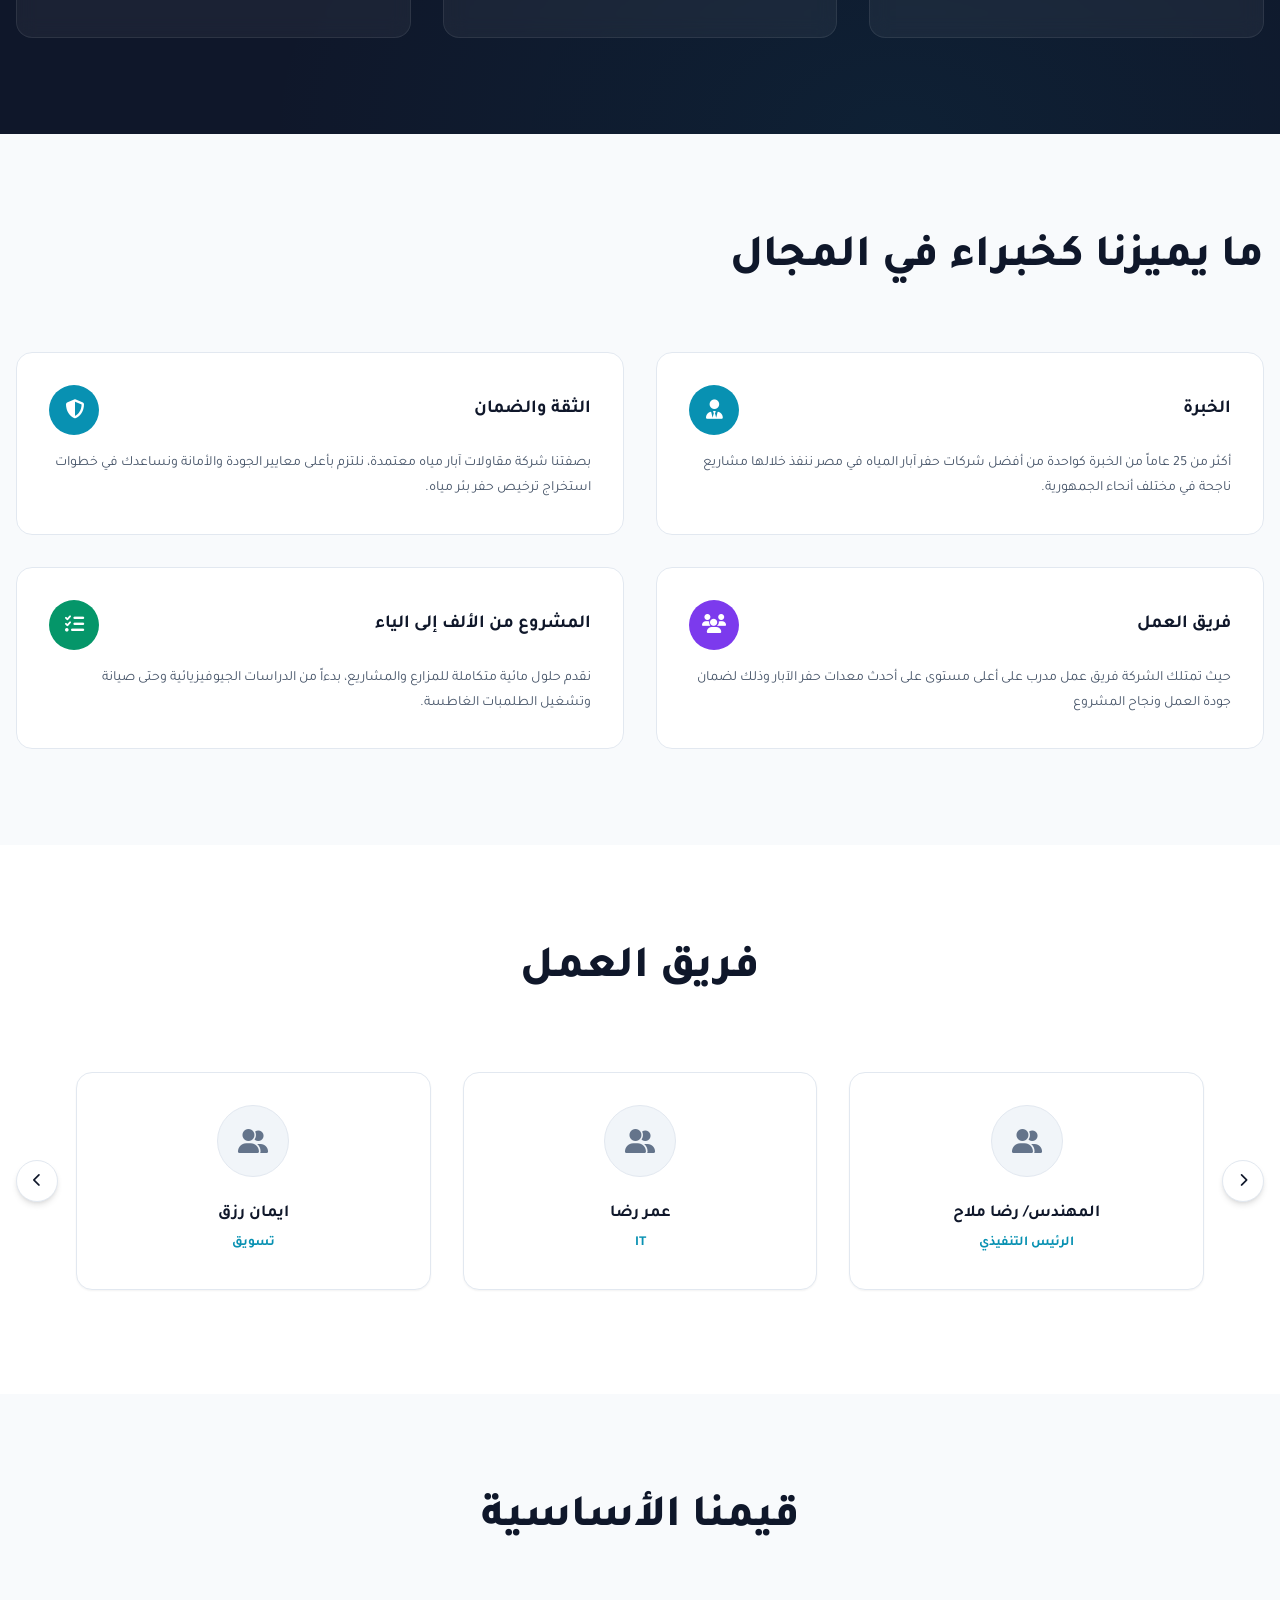
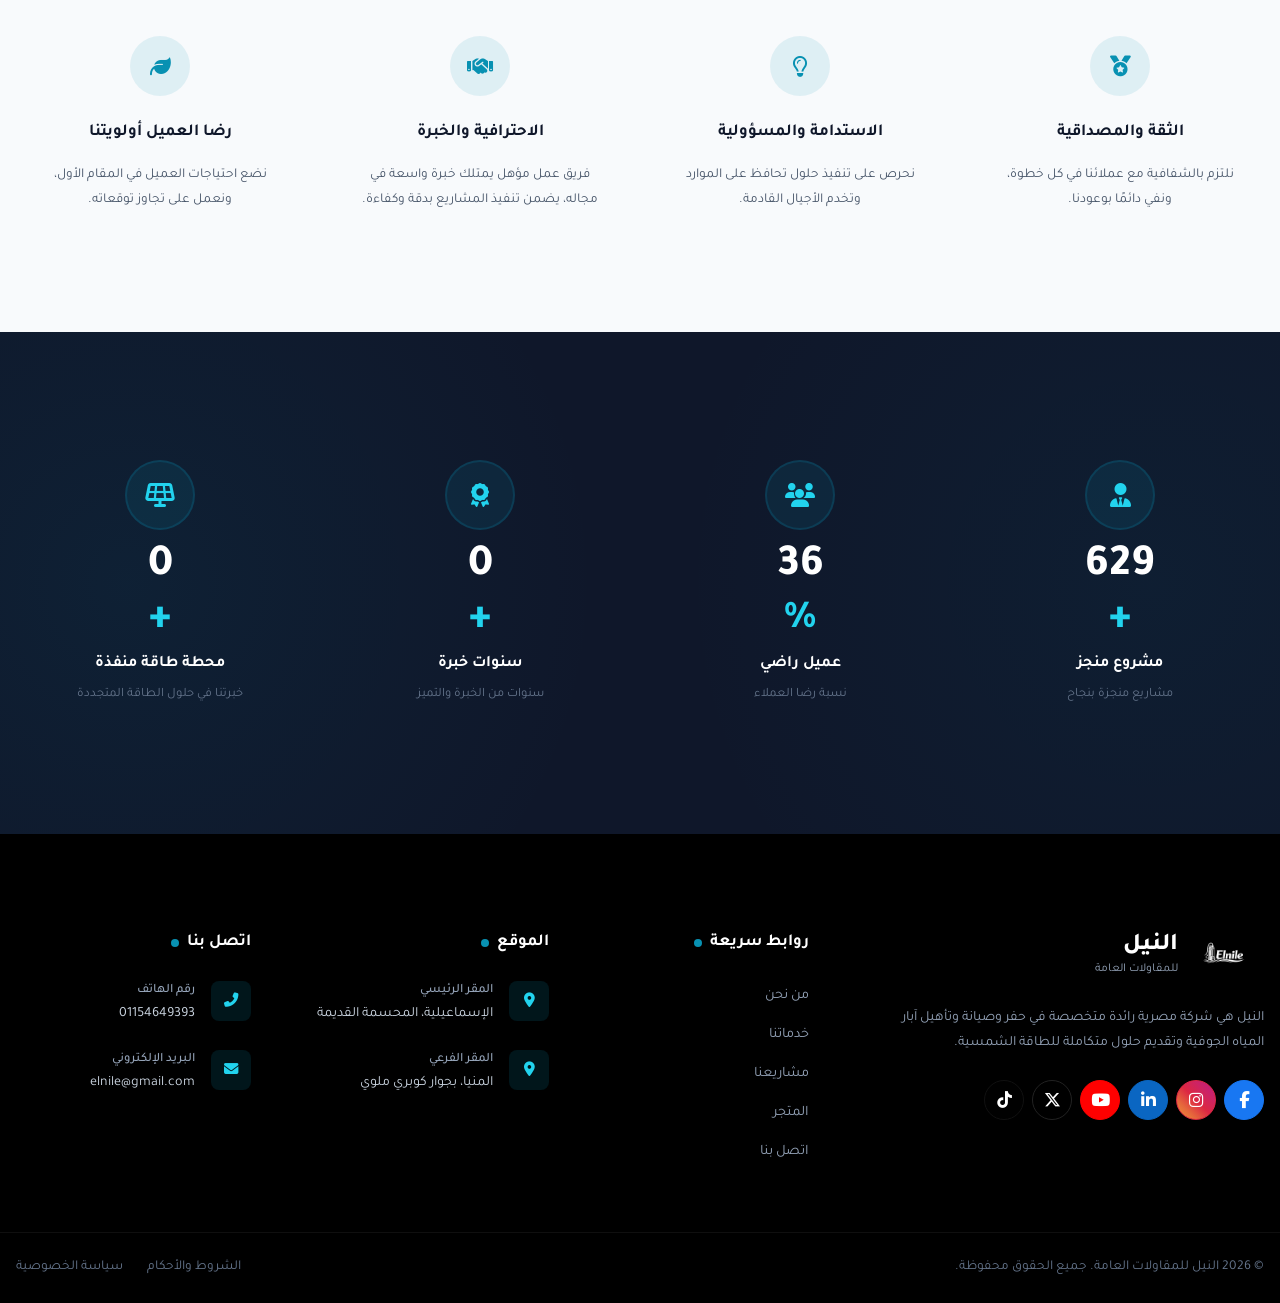
==== commit b602dd5e: "Add cart and service detail pages, rework about/projects, compress images - New shopping cart page (" ====
--- a/about.html
+++ b/about.html
@@ -1,374 +1,892 @@
-<!DOCTYPE html>
+<!doctype html>
 <html lang="ar" dir="rtl">
-<head>
-    <meta charset="UTF-8">
-    <meta name="viewport" content="width=device-width, initial-scale=1.0">
-    <meta name="description" content="من نحن - النيل للمقاولات العامة وحفر الآبار. خبرة، ثقة، استدامة في حلول المياه والطاقة المتجددة">
+  <head>
+    <meta charset="UTF-8" />
+    <meta name="viewport" content="width=device-width, initial-scale=1.0" />
+    <meta
+      name="description"
+      content="من نحن - النيل للمقاولات العامة وحفر الآبار. خبرة، ثقة، استدامة في حلول المياه والطاقة المتجددة"
+    />
     <title>من نحن | النيل للمقاولات العامة وحفر الآبار</title>
 
     <!-- Google Fonts -->
-    <link rel="preconnect" href="https://fonts.googleapis.com">
-    <link rel="preconnect" href="https://fonts.gstatic.com" crossorigin>
-    <link href="https://fonts.googleapis.com/css2?family=Tajawal:wght@300;400;500;700;800;900&family=Inter:wght@300;400;500;600;700;800&display=swap" rel="stylesheet">
+    <link rel="preconnect" href="https://fonts.googleapis.com" />
+    <link rel="preconnect" href="https://fonts.gstatic.com" crossorigin />
+    <link
+      href="https://fonts.googleapis.com/css2?family=Tajawal:wght@300;400;500;700;800;900&family=Inter:wght@300;400;500;600;700;800&display=swap"
+      rel="stylesheet"
+    />
 
     <!-- Font Awesome -->
-    <link rel="stylesheet" href="https://cdnjs.cloudflare.com/ajax/libs/font-awesome/6.5.1/css/all.min.css">
-
-    <link rel="stylesheet" href="css/styles.css">
-    <link rel="stylesheet" href="css/about.css">
-</head>
-<body>
-
+    <link
+      rel="stylesheet"
+      href="https://cdnjs.cloudflare.com/ajax/libs/font-awesome/6.5.1/css/all.min.css"
+    />
+
+    <link rel="stylesheet" href="css/styles.css" />
+    <link rel="stylesheet" href="css/about.css" />
+  </head>
+  <body>
     <!-- ============ HEADER / NAVIGATION ============ -->
     <header id="main-header" class="header">
-        <div class="container">
-            <nav class="navbar">
-                <a href="index.html" class="logo" id="logo">
-                    <img src="assets/images/logo.png" alt="Elnile Logo" class="logo-img">
-                    <div class="logo-text">
-                        <span class="logo-name" data-ar="النيل" data-en="Elnile">النيل</span>
-                        <span class="logo-tagline" data-ar="للمقاولات العامة وحفر الآبار" data-en="General Contracting & Well Drilling">للمقاولات العامة وحفر الآبار</span>
-                    </div>
-                </a>
-                <ul class="nav-links" id="nav-links">
-                    <li><a href="index.html" class="nav-link" data-ar="الرئيسية" data-en="Home">الرئيسية</a></li>
-                    <li><a href="about.html" class="nav-link active" data-ar="من نحن" data-en="About Us">من نحن</a></li>
-                    <li>
-                        <a href="services.html" class="nav-link" data-ar="خدماتنا" data-en="Services">خدماتنا</a>
-                    </li>
-                    <li><a href="projects.html" class="nav-link" data-ar="مشاريعنا" data-en="Projects">مشاريعنا</a></li>
-                    <li><a href="store.html" class="nav-link" data-ar="المتجر" data-en="Store">المتجر</a></li>
-                    <li><a href="contact.html" class="nav-link" data-ar="اتصل بنا" data-en="Contact">اتصل بنا</a></li>
-                </ul>
-                <div class="nav-actions">
-                    <button class="cart-btn" id="cart-btn" aria-label="Shopping Cart">
-                        <i class="fas fa-shopping-bag"></i>
-                        <span class="cart-count">0</span>
-                    </button>
-                    <button class="lang-btn" id="lang-toggle">
-                        <span class="lang-text">English</span>
-                        <i class="fas fa-globe"></i>
-                    </button>
-                    <button class="mobile-toggle" id="mobile-toggle" aria-label="Toggle Menu">
-                        <span class="hamburger-line"></span>
-                        <span class="hamburger-line"></span>
-                        <span class="hamburger-line"></span>
-                    </button>
-                </div>
-            </nav>
-        </div>
+      <div class="container">
+        <nav class="navbar">
+          <a href="index.html" class="logo" id="logo">
+            <img
+              src="assets/images/logo.png"
+              alt="Elnile Logo"
+              class="logo-img"
+            />
+            <div class="logo-text">
+              <span class="logo-name" data-ar="النيل" data-en="Elnile"
+                >النيل</span
+              >
+              <span
+                class="logo-tagline"
+                data-ar="للمقاولات العامة وحفر الآبار"
+                data-en="General Contracting & Well Drilling"
+                >للمقاولات العامة وحفر الآبار</span
+              >
+            </div>
+          </a>
+          <ul class="nav-links" id="nav-links">
+            <li>
+              <a
+                href="index.html"
+                class="nav-link"
+                data-ar="الرئيسية"
+                data-en="Home"
+                >الرئيسية</a
+              >
+            </li>
+            <li>
+              <a
+                href="about.html"
+                class="nav-link active"
+                data-ar="من نحن"
+                data-en="About Us"
+                >من نحن</a
+              >
+            </li>
+            <li>
+              <a
+                href="services.html"
+                class="nav-link"
+                data-ar="خدماتنا"
+                data-en="Services"
+                >خدماتنا</a
+              >
+            </li>
+            <li>
+              <a
+                href="projects.html"
+                class="nav-link"
+                data-ar="مشاريعنا"
+                data-en="Projects"
+                >مشاريعنا</a
+              >
+            </li>
+            <li>
+              <a
+                href="store.html"
+                class="nav-link"
+                data-ar="المتجر"
+                data-en="Store"
+                >المتجر</a
+              >
+            </li>
+            <li>
+              <a
+                href="contact.html"
+                class="nav-link"
+                data-ar="اتصل بنا"
+                data-en="Contact"
+                >اتصل بنا</a
+              >
+            </li>
+          </ul>
+          <div class="nav-actions">
+            <button class="cart-btn" id="cart-btn" aria-label="Shopping Cart">
+              <i class="fas fa-shopping-bag"></i>
+              <span class="cart-count">0</span>
+            </button>
+            <button class="lang-btn" id="lang-toggle">
+              <span class="lang-text">English</span>
+              <i class="fas fa-globe"></i>
+            </button>
+            <button
+              class="mobile-toggle"
+              id="mobile-toggle"
+              aria-label="Toggle Menu"
+            >
+              <span class="hamburger-line"></span>
+              <span class="hamburger-line"></span>
+              <span class="hamburger-line"></span>
+            </button>
+          </div>
+        </nav>
+      </div>
     </header>
 
     <!-- ============ ABOUT PAGE HERO BANNER ============ -->
     <section class="about-hero">
-        <div class="about-hero-bg"></div>
-        <div class="container">
-            <div class="about-hero-content">
-                <h1 class="about-hero-title" data-ar="خبرة، ثقة، استدامة" data-en="Experience, Trust, Sustainability">خبرة، ثقة، استدامة</h1>
-                <p class="about-hero-subtitle" data-ar="الشركة الرائدة في مصر لحلول المياه والطاقة المتجددة. نقدم استشارات فنية وخدمات متكاملة تشمل تكلفة حفر بئر وتشغيله بالطاقة الشمسية." data-en="The leading company in Egypt for water and renewable energy solutions. We provide technical consultations and integrated services including well drilling and solar energy operation costs.">
-                    الشركة الرائدة في مصر لحلول المياه والطاقة المتجددة. نقدم استشارات فنية وخدمات متكاملة تشمل تكلفة حفر بئر وتشغيله بالطاقة الشمسية.
-                </p>
-            </div>
-        </div>
+      <div class="about-hero-bg"></div>
+      <div class="container">
+        <div class="about-hero-content">
+          <h1
+            class="about-hero-title"
+            data-ar="خبرة، ثقة، استدامة"
+            data-en="Experience, Trust, Sustainability"
+          >
+            خبرة، ثقة، استدامة
+          </h1>
+          <p
+            class="about-hero-subtitle"
+            data-ar="الشركة الرائدة في مصر لحلول المياه والطاقة المتجددة. نقدم استشارات فنية وخدمات متكاملة تشمل تكلفة حفر بئر وتشغيله بالطاقة الشمسية."
+            data-en="The leading company in Egypt for water and renewable energy solutions. We provide technical consultations and integrated services including well drilling and solar energy operation costs."
+          >
+            الشركة الرائدة في مصر لحلول المياه والطاقة المتجددة. نقدم استشارات
+            فنية وخدمات متكاملة تشمل تكلفة حفر بئر وتشغيله بالطاقة الشمسية.
+          </p>
+        </div>
+      </div>
     </section>
 
     <!-- ============ WELCOME / ABOUT INFO SECTION ============ -->
     <section class="about-welcome-section">
-        <div class="container">
-            <div class="about-welcome-grid">
-                <!-- Image Column -->
-                <div class="about-welcome-image">
-                    <img src="assets/images/about.webp" alt="النيل للمقاولات">
-                </div>
-                <!-- Content Column -->
-                <div class="about-welcome-content">
-                    <h2 class="about-welcome-title" data-ar="مرحباً في النيل" data-en="Welcome to Elnile">مرحباً في النيل</h2>
-                    <p class="about-welcome-text" data-ar="النيل هي إحدى شركات مقاولات آبار المياه المعتمدة في مصر، ونفخر بكوننا شركة متخصصة في حفر الآبار الجوفية بخبرة تتجاوز 25 عاماً. نقدم حلولاً متكاملة تشمل الدراسات الجيوفيزيائية للتربة قبل الحفر المساعدة في استخراج ترخيص حفر بئر مياه، وتوضيح تكلفة حفر بئر مياه زراعي. خدماتنا تمتد لتشمل صيانة آبار المياه الجوفية، تطهير وتعقيم الآبار، وتوريد أفضل طلمبات الأعماق." data-en="Elnile is one of the accredited water well contracting companies in Egypt. We are proud to be a company specialized in groundwater well drilling with over 25 years of experience. We provide integrated solutions including geophysical studies of soil before drilling, assistance in obtaining well drilling permits, and clarifying agricultural water well drilling costs. Our services extend to groundwater well maintenance, well sterilization, and supplying the best deep pumps.">
-                        النيل هي إحدى شركات مقاولات آبار المياه المعتمدة في مصر، ونفخر بكوننا شركة متخصصة في حفر الآبار الجوفية بخبرة تتجاوز 25 عاماً. نقدم حلولاً متكاملة تشمل الدراسات الجيوفيزيائية للتربة قبل الحفر المساعدة في استخراج ترخيص حفر بئر مياه، وتوضيح تكلفة حفر بئر مياه زراعي. خدماتنا تمتد لتشمل صيانة آبار المياه الجوفية، تطهير وتعقيم الآبار، وتوريد أفضل طلمبات الأعماق.
-                    </p>
-
-                    <h3 class="services-list-title" data-ar="قائمة خدماتنا المتكاملة:" data-en="Our Integrated Services List:">قائمة خدماتنا المتكاملة:</h3>
-                    <div class="services-checklist">
-                        <div class="checklist-item">
-                            <i class="fas fa-check-circle"></i>
-                            <span data-ar="حفر الآبار وتطهيرها" data-en="Well Drilling & Purification">حفر الآبار وتطهيرها</span>
-                        </div>
-                        <div class="checklist-item">
-                            <i class="fas fa-check-circle"></i>
-                            <span data-ar="توريد وتركيب وصيانة الطلمبات الغاطسة" data-en="Supply, Install & Maintain Submersible Pumps">توريد وتركيب وصيانة الطلمبات الغاطسة</span>
-                        </div>
-                        <div class="checklist-item">
-                            <i class="fas fa-check-circle"></i>
-                            <span data-ar="عمل تجارب الضخ" data-en="Pump Testing">عمل تجارب الضخ</span>
-                        </div>
-                        <div class="checklist-item">
-                            <i class="fas fa-check-circle"></i>
-                            <span data-ar="تنفيذ محطات الطاقة الشمسية" data-en="Solar Power Station Installation">تنفيذ محطات الطاقة الشمسية</span>
-                        </div>
-                        <div class="checklist-item">
-                            <i class="fas fa-check-circle"></i>
-                            <span data-ar="آبار التجفيف" data-en="Dewatering Wells">آبار التجفيف</span>
-                        </div>
-                        <div class="checklist-item">
-                            <i class="fas fa-check-circle"></i>
-                            <span data-ar="توريد كابلات" data-en="Cable Supply">توريد كابلات</span>
-                        </div>
-                        <div class="checklist-item">
-                            <i class="fas fa-check-circle"></i>
-                            <span data-ar="توريد مواسير هندي وتوريد مواسير PVC" data-en="Indian Pipe & PVC Pipe Supply">توريد مواسير هندي وتوريد مواسير PVC</span>
-                        </div>
-                        <div class="checklist-item">
-                            <i class="fas fa-check-circle"></i>
-                            <span data-ar="تصوير الآبار بالكاميرا" data-en="Well Camera Imaging">تصوير الآبار بالكاميرا</span>
-                        </div>
-                    </div>
-
-                    <div class="about-welcome-buttons">
-                        <a href="index.html#contact" class="btn-primary-about" data-ar="تواصل معنا" data-en="Contact Us">
-                            <i class="fas fa-phone-alt"></i>
-                            تواصل معنا
-                        </a>
-                        <a href="services.html" class="btn-outline-about" data-ar="استكشف خدماتنا" data-en="Explore Our Services">
-                            استكشف خدماتنا
-                            <i class="fas fa-arrow-left"></i>
-                        </a>
-                    </div>
-                </div>
-            </div>
-        </div>
+      <div class="container">
+        <div class="about-welcome-grid">
+          <!-- Image Column -->
+          <div class="about-welcome-image">
+            <img src="assets/images/about.webp" alt="النيل للمقاولات" />
+          </div>
+          <!-- Content Column -->
+          <div class="about-welcome-content">
+            <h2
+              class="about-welcome-title"
+              data-ar="مرحباً في النيل"
+              data-en="Welcome to Elnile"
+            >
+              مرحباً في النيل
+            </h2>
+            <p
+              class="about-welcome-text"
+              data-ar="النيل هي إحدى شركات مقاولات آبار المياه المعتمدة في مصر، ونفخر بكوننا شركة متخصصة في حفر الآبار الجوفية بخبرة تتجاوز 25 عاماً. نقدم حلولاً متكاملة تشمل الدراسات الجيوفيزيائية للتربة قبل الحفر المساعدة في استخراج ترخيص حفر بئر مياه، وتوضيح تكلفة حفر بئر مياه زراعي. خدماتنا تمتد لتشمل صيانة آبار المياه الجوفية، تطهير وتعقيم الآبار، وتوريد أفضل طلمبات الأعماق."
+              data-en="Elnile is one of the accredited water well contracting companies in Egypt. We are proud to be a company specialized in groundwater well drilling with over 25 years of experience. We provide integrated solutions including geophysical studies of soil before drilling, assistance in obtaining well drilling permits, and clarifying agricultural water well drilling costs. Our services extend to groundwater well maintenance, well sterilization, and supplying the best deep pumps."
+            >
+              النيل هي إحدى شركات مقاولات آبار المياه المعتمدة في مصر، ونفخر
+              بكوننا شركة متخصصة في حفر الآبار الجوفية بخبرة تتجاوز 25 عاماً.
+              نقدم حلولاً متكاملة تشمل الدراسات الجيوفيزيائية للتربة قبل الحفر
+              المساعدة في استخراج ترخيص حفر بئر مياه، وتوضيح تكلفة حفر بئر مياه
+              زراعي. خدماتنا تمتد لتشمل صيانة آبار المياه الجوفية، تطهير وتعقيم
+              الآبار، وتوريد أفضل طلمبات الأعماق.
+            </p>
+
+            <h3
+              class="services-list-title"
+              data-ar="قائمة خدماتنا المتكاملة:"
+              data-en="Our Integrated Services List:"
+            >
+              قائمة خدماتنا المتكاملة:
+            </h3>
+            <div class="services-checklist">
+              <div class="checklist-item">
+                <i class="fas fa-check-circle"></i>
+                <span
+                  data-ar="حفر الآبار وتطهيرها"
+                  data-en="Well Drilling & Purification"
+                  >حفر الآبار وتطهيرها</span
+                >
+              </div>
+              <div class="checklist-item">
+                <i class="fas fa-check-circle"></i>
+                <span
+                  data-ar="توريد وتركيب وصيانة الطلمبات الغاطسة"
+                  data-en="Supply, Install & Maintain Submersible Pumps"
+                  >توريد وتركيب وصيانة الطلمبات الغاطسة</span
+                >
+              </div>
+              <div class="checklist-item">
+                <i class="fas fa-check-circle"></i>
+                <span data-ar="عمل تجارب الضخ" data-en="Pump Testing"
+                  >عمل تجارب الضخ</span
+                >
+              </div>
+              <div class="checklist-item">
+                <i class="fas fa-check-circle"></i>
+                <span
+                  data-ar="تنفيذ محطات الطاقة الشمسية"
+                  data-en="Solar Power Station Installation"
+                  >تنفيذ محطات الطاقة الشمسية</span
+                >
+              </div>
+              <div class="checklist-item">
+                <i class="fas fa-check-circle"></i>
+                <span data-ar="آبار التجفيف" data-en="Dewatering Wells"
+                  >آبار التجفيف</span
+                >
+              </div>
+              <div class="checklist-item">
+                <i class="fas fa-check-circle"></i>
+                <span data-ar="توريد كابلات" data-en="Cable Supply"
+                  >توريد كابلات</span
+                >
+              </div>
+              <div class="checklist-item">
+                <i class="fas fa-check-circle"></i>
+                <span
+                  data-ar="توريد مواسير هندي وتوريد مواسير PVC"
+                  data-en="Indian Pipe & PVC Pipe Supply"
+                  >توريد مواسير هندي وتوريد مواسير PVC</span
+                >
+              </div>
+              <div class="checklist-item">
+                <i class="fas fa-check-circle"></i>
+                <span
+                  data-ar="تصوير الآبار بالكاميرا"
+                  data-en="Well Camera Imaging"
+                  >تصوير الآبار بالكاميرا</span
+                >
+              </div>
+            </div>
+
+            <div class="about-welcome-buttons">
+              <a
+                href="index.html#contact"
+                class="btn-primary-about"
+                data-ar="تواصل معنا"
+                data-en="Contact Us"
+              >
+                <i class="fas fa-phone-alt"></i>
+                تواصل معنا
+              </a>
+              <a
+                href="services.html"
+                class="btn-outline-about"
+                data-ar="استكشف خدماتنا"
+                data-en="Explore Our Services"
+              >
+                استكشف خدماتنا
+                <i class="fas fa-arrow-left"></i>
+              </a>
+            </div>
+          </div>
+        </div>
+      </div>
     </section>
 
     <!-- ============ LICENSES & ACCREDITATIONS SECTION ============ -->
     <section class="licenses-section">
-        <div class="licenses-bg"></div>
-        <div class="container">
-            <div class="licenses-header">
-                <h2 class="licenses-title" data-ar="التراخيص والاعتمادات الهندسية" data-en="Engineering Licenses & Accreditations">التراخيص والاعتمادات الهندسية</h2>
-                <p class="licenses-subtitle" data-ar="نلتزم بأعلى المعايير القانونية والفنية لضمان سلامة وأمان استثماراتك المائية" data-en="We adhere to the highest legal and technical standards to ensure the safety and security of your water investments">
-                    نلتزم بأعلى المعايير القانونية والفنية لضمان سلامة وأمان استثماراتك المائية
-                </p>
-            </div>
-            <div class="licenses-grid">
-                <div class="license-card">
-                    <div class="license-icon">
-                        <i class="fas fa-file-certificate"></i>
-                    </div>
-                    <h3 class="license-title" data-ar="تراخيص حفر الآبار الجوفية المعتمدة" data-en="Accredited Groundwater Well Drilling Licenses">تراخيص حفر الآبار الجوفية المعتمدة</h3>
-                    <p class="license-desc" data-ar="مؤهلون ومسجلون رسمياً لدى الجهات المختصة لاستخراج وفحص تراخيص حفر بئر مياه زراعي أو استثماري بمصر" data-en="Officially qualified and registered with competent authorities to obtain and inspect agricultural or investment water well drilling permits in Egypt">
-                        مؤهلون ومسجلون رسمياً لدى الجهات المختصة لاستخراج وفحص تراخيص حفر بئر مياه زراعي أو استثماري بمصر
-                    </p>
-                </div>
-                <div class="license-card">
-                    <div class="license-icon">
-                        <i class="fas fa-certificate"></i>
-                    </div>
-                    <h3 class="license-title" data-ar="شهادات اعتماد كبرى الماركات العالمية" data-en="Major Global Brand Accreditation Certificates">شهادات اعتماد كبرى الماركات العالمية</h3>
-                    <p class="license-desc" data-ar="موزعون وشركاء صيانة معتمدون لأجود أنواع طلمبات ومواتير الأعماق الكبرى مثل Shakti وGrundfos الهندية." data-en="Authorized distributors and maintenance partners for the finest deep pumps and motors such as Shakti and Grundfos.">
-                        موزعون وشركاء صيانة معتمدون لأجود أنواع طلمبات ومواتير الأعماق الكبرى مثل Shakti وGrundfos الهندية.
-                    </p>
-                </div>
-                <div class="license-card">
-                    <div class="license-icon">
-                        <i class="fas fa-shield-alt"></i>
-                    </div>
-                    <h3 class="license-title" data-ar="الالتزام بالمعايير الهندسية والكهربائية (IEC)" data-en="Compliance with Engineering & Electrical Standards (IEC)">الالتزام بالمعايير الهندسية والكهربائية (IEC)</h3>
-                    <p class="license-desc" data-ar="جميع اللوحات الكهربائية ومنظومات حماية الفولتات مصممة طبقاً للمواصفات العالمية لضمان سلامة البئر" data-en="All electrical panels and voltage protection systems are designed according to international specifications to ensure well safety">
-                        جميع اللوحات الكهربائية ومنظومات حماية الفولتات مصممة طبقاً للمواصفات العالمية لضمان سلامة البئر
-                    </p>
-                </div>
-            </div>
-        </div>
+      <div class="licenses-bg"></div>
+      <div class="container">
+        <div class="licenses-header">
+          <h2
+            class="licenses-title"
+            data-ar="التراخيص والاعتمادات الهندسية"
+            data-en="Engineering Licenses & Accreditations"
+          >
+            التراخيص والاعتمادات الهندسية
+          </h2>
+          <p
+            class="licenses-subtitle"
+            data-ar="نلتزم بأعلى المعايير القانونية والفنية لضمان سلامة وأمان استثماراتك المائية"
+            data-en="We adhere to the highest legal and technical standards to ensure the safety and security of your water investments"
+          >
+            نلتزم بأعلى المعايير القانونية والفنية لضمان سلامة وأمان استثماراتك
+            المائية
+          </p>
+        </div>
+        <div class="licenses-grid">
+          <div class="license-card">
+            <div class="license-icon">
+              <i class="fa-regular fa-file-lines"></i>
+            </div>
+            <h3
+              class="license-title"
+              data-ar="تراخيص حفر الآبار الجوفية المعتمدة"
+              data-en="Accredited Groundwater Well Drilling Licenses"
+            >
+              تراخيص حفر الآبار الجوفية المعتمدة
+            </h3>
+            <p
+              class="license-desc"
+              data-ar="مؤهلون ومسجلون رسمياً لدى الجهات المختصة لاستخراج وفحص تراخيص حفر بئر مياه زراعي أو استثماري بمصر"
+              data-en="Officially qualified and registered with competent authorities to obtain and inspect agricultural or investment water well drilling permits in Egypt"
+            >
+              مؤهلون ومسجلون رسمياً لدى الجهات المختصة لاستخراج وفحص تراخيص حفر
+              بئر مياه زراعي أو استثماري بمصر
+            </p>
+          </div>
+          <div class="license-card">
+            <div class="license-icon">
+              <i class="fa-solid fa-file-circle-check"></i>
+            </div>
+            <h3
+              class="license-title"
+              data-ar="شهادات اعتماد كبرى الماركات العالمية"
+              data-en="Major Global Brand Accreditation Certificates"
+            >
+              شهادات اعتماد كبرى الماركات العالمية
+            </h3>
+            <p
+              class="license-desc"
+              data-ar="موزعون وشركاء صيانة معتمدون لأجود أنواع طلمبات ومواتير الأعماق الكبرى مثل Shakti وGrundfos الهندية."
+              data-en="Authorized distributors and maintenance partners for the finest deep pumps and motors such as Shakti and Grundfos."
+            >
+              موزعون وشركاء صيانة معتمدون لأجود أنواع طلمبات ومواتير الأعماق
+              الكبرى مثل Shakti وGrundfos الهندية.
+            </p>
+          </div>
+          <div class="license-card">
+            <div class="license-icon">
+              <i class="fa-solid fa-shield"></i>
+            </div>
+            <h3
+              class="license-title"
+              data-ar="الالتزام بالمعايير الهندسية والكهربائية (IEC)"
+              data-en="Compliance with Engineering & Electrical Standards (IEC)"
+            >
+              الالتزام بالمعايير الهندسية والكهربائية (IEC)
+            </h3>
+            <p
+              class="license-desc"
+              data-ar="جميع اللوحات الكهربائية ومنظومات حماية الفولتات مصممة طبقاً للمواصفات العالمية لضمان سلامة البئر"
+              data-en="All electrical panels and voltage protection systems are designed according to international specifications to ensure well safety"
+            >
+              جميع اللوحات الكهربائية ومنظومات حماية الفولتات مصممة طبقاً
+              للمواصفات العالمية لضمان سلامة البئر
+            </p>
+          </div>
+        </div>
+      </div>
     </section>
 
     <!-- ============ WHAT DISTINGUISHES US SECTION ============ -->
     <section class="distinguishes-section">
-        <div class="container">
-            <h2 class="section-title-center" data-ar="ما يميزنا كخبراء في المجال" data-en="What Distinguishes Us as Field Experts">ما يميزنا كخبراء في المجال</h2>
-            <div class="distinguishes-grid">
-                <div class="distinguish-card">
-                    <div class="distinguish-header">
-                        <h3 data-ar="الخبرة" data-en="Experience">الخبرة</h3>
-                        <div class="distinguish-icon">
-                            <i class="fas fa-user-tie"></i>
-                        </div>
-                    </div>
-                    <p data-ar="أكثر من 25 عاماً من الخبرة كواحدة من أفضل شركات حفر آبار المياه في مصر ننفذ خلالها مشاريع ناجحة في مختلف أنحاء الجمهورية." data-en="Over 25 years of experience as one of the best water well drilling companies in Egypt, executing successful projects across the country.">
-                        أكثر من 25 عاماً من الخبرة كواحدة من أفضل شركات حفر آبار المياه في مصر ننفذ خلالها مشاريع ناجحة في مختلف أنحاء الجمهورية.
-                    </p>
-                </div>
-                <div class="distinguish-card">
-                    <div class="distinguish-header">
-                        <h3 data-ar="الثقة والضمان" data-en="Trust & Warranty">الثقة والضمان</h3>
-                        <div class="distinguish-icon">
-                            <i class="fas fa-shield-alt"></i>
-                        </div>
-                    </div>
-                    <p data-ar="بصفتنا شركة مقاولات آبار مياه معتمدة، نلتزم بأعلى معايير الجودة والأمانة ونساعدك في خطوات استخراج ترخيص حفر بئر مياه." data-en="As an accredited water well contracting company, we adhere to the highest quality and integrity standards and help you with well drilling permit steps.">
-                        بصفتنا شركة مقاولات آبار مياه معتمدة، نلتزم بأعلى معايير الجودة والأمانة ونساعدك في خطوات استخراج ترخيص حفر بئر مياه.
-                    </p>
-                </div>
-                <div class="distinguish-card">
-                    <div class="distinguish-header">
-                        <h3 data-ar="فريق العمل" data-en="Our Team">فريق العمل</h3>
-                        <div class="distinguish-icon icon-purple">
-                            <i class="fas fa-users"></i>
-                        </div>
-                    </div>
-                    <p data-ar="حيث تمتلك الشركة فريق عمل مدرب على أعلى مستوى على أحدث معدات حفر الآبار وذلك لضمان جودة العمل ونجاح المشروع" data-en="The company has a team trained at the highest level on the latest well drilling equipment to ensure work quality and project success">
-                        حيث تمتلك الشركة فريق عمل مدرب على أعلى مستوى على أحدث معدات حفر الآبار وذلك لضمان جودة العمل ونجاح المشروع
-                    </p>
-                </div>
-                <div class="distinguish-card">
-                    <div class="distinguish-header">
-                        <h3 data-ar="المشروع من الألف إلى الياء" data-en="Complete Project Management">المشروع من الألف إلى الياء</h3>
-                        <div class="distinguish-icon icon-green">
-                            <i class="fas fa-tasks"></i>
-                        </div>
-                    </div>
-                    <p data-ar="نقدم حلول مائية متكاملة للمزارع والمشاريع، بدءاً من الدراسات الجيوفيزيائية وحتى صيانة وتشغيل الطلمبات الغاطسة." data-en="We provide integrated water solutions for farms and projects, from geophysical studies to maintenance and operation of submersible pumps.">
-                        نقدم حلول مائية متكاملة للمزارع والمشاريع، بدءاً من الدراسات الجيوفيزيائية وحتى صيانة وتشغيل الطلمبات الغاطسة.
-                    </p>
-                </div>
-            </div>
-        </div>
+      <div class="container">
+        <h2
+          class="section-title-center"
+          data-ar="ما يميزنا كخبراء في المجال"
+          data-en="What Distinguishes Us as Field Experts"
+        >
+          ما يميزنا كخبراء في المجال
+        </h2>
+        <div class="distinguishes-grid">
+          <div class="distinguish-card">
+            <div class="distinguish-header">
+              <h3 data-ar="الخبرة" data-en="Experience">الخبرة</h3>
+              <div class="distinguish-icon">
+                <i class="fas fa-user-tie"></i>
+              </div>
+            </div>
+            <p
+              data-ar="أكثر من 25 عاماً من الخبرة كواحدة من أفضل شركات حفر آبار المياه في مصر ننفذ خلالها مشاريع ناجحة في مختلف أنحاء الجمهورية."
+              data-en="Over 25 years of experience as one of the best water well drilling companies in Egypt, executing successful projects across the country."
+            >
+              أكثر من 25 عاماً من الخبرة كواحدة من أفضل شركات حفر آبار المياه في
+              مصر ننفذ خلالها مشاريع ناجحة في مختلف أنحاء الجمهورية.
+            </p>
+          </div>
+          <div class="distinguish-card">
+            <div class="distinguish-header">
+              <h3 data-ar="الثقة والضمان" data-en="Trust & Warranty">
+                الثقة والضمان
+              </h3>
+              <div class="distinguish-icon">
+                <i class="fas fa-shield-alt"></i>
+              </div>
+            </div>
+            <p
+              data-ar="بصفتنا شركة مقاولات آبار مياه معتمدة، نلتزم بأعلى معايير الجودة والأمانة ونساعدك في خطوات استخراج ترخيص حفر بئر مياه."
+              data-en="As an accredited water well contracting company, we adhere to the highest quality and integrity standards and help you with well drilling permit steps."
+            >
+              بصفتنا شركة مقاولات آبار مياه معتمدة، نلتزم بأعلى معايير الجودة
+              والأمانة ونساعدك في خطوات استخراج ترخيص حفر بئر مياه.
+            </p>
+          </div>
+          <div class="distinguish-card">
+            <div class="distinguish-header">
+              <h3 data-ar="فريق العمل" data-en="Our Team">فريق العمل</h3>
+              <div class="distinguish-icon icon-purple">
+                <i class="fas fa-users"></i>
+              </div>
+            </div>
+            <p
+              data-ar="حيث تمتلك الشركة فريق عمل مدرب على أعلى مستوى على أحدث معدات حفر الآبار وذلك لضمان جودة العمل ونجاح المشروع"
+              data-en="The company has a team trained at the highest level on the latest well drilling equipment to ensure work quality and project success"
+            >
+              حيث تمتلك الشركة فريق عمل مدرب على أعلى مستوى على أحدث معدات حفر
+              الآبار وذلك لضمان جودة العمل ونجاح المشروع
+            </p>
+          </div>
+          <div class="distinguish-card">
+            <div class="distinguish-header">
+              <h3
+                data-ar="المشروع من الألف إلى الياء"
+                data-en="Complete Project Management"
+              >
+                المشروع من الألف إلى الياء
+              </h3>
+              <div class="distinguish-icon icon-green">
+                <i class="fas fa-tasks"></i>
+              </div>
+            </div>
+            <p
+              data-ar="نقدم حلول مائية متكاملة للمزارع والمشاريع، بدءاً من الدراسات الجيوفيزيائية وحتى صيانة وتشغيل الطلمبات الغاطسة."
+              data-en="We provide integrated water solutions for farms and projects, from geophysical studies to maintenance and operation of submersible pumps."
+            >
+              نقدم حلول مائية متكاملة للمزارع والمشاريع، بدءاً من الدراسات
+              الجيوفيزيائية وحتى صيانة وتشغيل الطلمبات الغاطسة.
+            </p>
+          </div>
+        </div>
+      </div>
+    </section>
+
+    <!-- ============ OUR TEAM SECTION ============ -->
+    <section class="team-section">
+      <div class="container">
+        <h2 class="section-title-center" data-ar="فريق العمل" data-en="Our Team">
+          فريق العمل
+        </h2>
+        <div class="team-carousel">
+          <button
+            class="team-arrow team-arrow-prev"
+            id="team-prev"
+            aria-label="Previous"
+          >
+            <i class="fas fa-chevron-right"></i>
+          </button>
+          <div class="team-track" id="team-track">
+            <div class="team-card">
+              <div class="team-avatar">
+                <i class="fas fa-user-group"></i>
+              </div>
+              <h3
+                class="team-name"
+                data-ar="المهندس/ رضا ملاح"
+                data-en="Eng. Reda Mallah"
+              >
+                المهندس/ رضا ملاح
+              </h3>
+              <span class="team-role" data-ar="الرئيس التنفيذي" data-en="CEO"
+                >الرئيس التنفيذي</span
+              >
+            </div>
+            <div class="team-card">
+              <div class="team-avatar">
+                <i class="fas fa-user-group"></i>
+              </div>
+              <h3 class="team-name" data-ar="عمر رضا" data-en="Omar Reda">
+                عمر رضا
+              </h3>
+              <span class="team-role" data-ar="IT" data-en="IT">IT</span>
+            </div>
+            <div class="team-card">
+              <div class="team-avatar">
+                <i class="fas fa-user-group"></i>
+              </div>
+              <h3 class="team-name" data-ar="ايمان رزق" data-en="Eman Rezk">
+                ايمان رزق
+              </h3>
+              <span class="team-role" data-ar="تسويق" data-en="Marketing"
+                >تسويق</span
+              >
+            </div>
+          </div>
+          <button
+            class="team-arrow team-arrow-next"
+            id="team-next"
+            aria-label="Next"
+          >
+            <i class="fas fa-chevron-left"></i>
+          </button>
+        </div>
+      </div>
+    </section>
+
+    <!-- ============ CORE VALUES SECTION ============ -->
+    <section class="values-section">
+      <div class="container">
+        <h2
+          class="section-title-center"
+          data-ar="قيمنا الأساسية"
+          data-en="Our Core Values"
+        >
+          قيمنا الأساسية
+        </h2>
+        <div class="values-grid">
+          <div class="value-card">
+            <div class="value-icon">
+              <i class="fas fa-medal"></i>
+            </div>
+            <h3
+              class="value-title"
+              data-ar="الثقة والمصداقية"
+              data-en="Trust & Credibility"
+            >
+              الثقة والمصداقية
+            </h3>
+            <p
+              class="value-desc"
+              data-ar="نلتزم بالشفافية مع عملائنا في كل خطوة، ونفي دائمًا بوعودنا."
+              data-en="We are committed to transparency with our clients at every step, and we always keep our promises."
+            >
+              نلتزم بالشفافية مع عملائنا في كل خطوة، ونفي دائمًا بوعودنا.
+            </p>
+          </div>
+          <div class="value-card">
+            <div class="value-icon">
+              <i class="far fa-lightbulb"></i>
+            </div>
+            <h3
+              class="value-title"
+              data-ar="الاستدامة والمسؤولية"
+              data-en="Sustainability & Responsibility"
+            >
+              الاستدامة والمسؤولية
+            </h3>
+            <p
+              class="value-desc"
+              data-ar="نحرص على تنفيذ حلول تحافظ على الموارد وتخدم الأجيال القادمة."
+              data-en="We strive to implement solutions that preserve resources and serve future generations."
+            >
+              نحرص على تنفيذ حلول تحافظ على الموارد وتخدم الأجيال القادمة.
+            </p>
+          </div>
+          <div class="value-card">
+            <div class="value-icon">
+              <i class="fas fa-handshake"></i>
+            </div>
+            <h3
+              class="value-title"
+              data-ar="الاحترافية والخبرة"
+              data-en="Professionalism & Expertise"
+            >
+              الاحترافية والخبرة
+            </h3>
+            <p
+              class="value-desc"
+              data-ar="فريق عمل مؤهل يمتلك خبرة واسعة في مجاله، يضمن تنفيذ المشاريع بدقة وكفاءة."
+              data-en="A qualified team with extensive experience in its field, ensuring projects are executed with precision and efficiency."
+            >
+              فريق عمل مؤهل يمتلك خبرة واسعة في مجاله، يضمن تنفيذ المشاريع بدقة
+              وكفاءة.
+            </p>
+          </div>
+          <div class="value-card">
+            <div class="value-icon">
+              <i class="fas fa-leaf"></i>
+            </div>
+            <h3
+              class="value-title"
+              data-ar="رضا العميل أولويتنا"
+              data-en="Client Satisfaction First"
+            >
+              رضا العميل أولويتنا
+            </h3>
+            <p
+              class="value-desc"
+              data-ar="نضع احتياجات العميل في المقام الأول، ونعمل على تجاوز توقعاته."
+              data-en="We put the client's needs first and work to exceed their expectations."
+            >
+              نضع احتياجات العميل في المقام الأول، ونعمل على تجاوز توقعاته.
+            </p>
+          </div>
+        </div>
+      </div>
     </section>
 
     <!-- ============ ABOUT PAGE STATS (DARK) ============ -->
     <section class="about-stats-section">
-        <div class="container">
-            <div class="about-stats-grid">
-                <div class="about-stat" data-target="989">
-                    <div class="about-stat-icon"><i class="fas fa-user-tie"></i></div>
-                    <span class="about-stat-number">0</span><span class="about-stat-suffix">+</span>
-                    <p class="about-stat-label" data-ar="مشروع منجز" data-en="Completed Projects">مشروع منجز</p>
-                    <span class="about-stat-sub" data-ar="مشاريع منجزة بنجاح" data-en="Successfully completed projects">مشاريع منجزة بنجاح</span>
-                </div>
-                <div class="about-stat" data-target="98" data-suffix="%">
-                    <div class="about-stat-icon"><i class="fas fa-users"></i></div>
-                    <span class="about-stat-number">0</span><span class="about-stat-suffix">%</span>
-                    <p class="about-stat-label" data-ar="عميل راضي" data-en="Client Satisfaction">عميل راضي</p>
-                    <span class="about-stat-sub" data-ar="نسبة رضا العملاء" data-en="Client satisfaction rate">نسبة رضا العملاء</span>
-                </div>
-                <div class="about-stat" data-target="27">
-                    <div class="about-stat-icon"><i class="fas fa-award"></i></div>
-                    <span class="about-stat-number">0</span><span class="about-stat-suffix">+</span>
-                    <p class="about-stat-label" data-ar="سنوات خبرة" data-en="Years of Experience">سنوات خبرة</p>
-                    <span class="about-stat-sub" data-ar="سنوات من الخبرة والتميز" data-en="Years of experience and excellence">سنوات من الخبرة والتميز</span>
-                </div>
-                <div class="about-stat" data-target="150">
-                    <div class="about-stat-icon"><i class="fas fa-solar-panel"></i></div>
-                    <span class="about-stat-number">0</span><span class="about-stat-suffix">+</span>
-                    <p class="about-stat-label" data-ar="محطة طاقة منفذة" data-en="Power Stations Built">محطة طاقة منفذة</p>
-                    <span class="about-stat-sub" data-ar="خبرتنا في حلول الطاقة المتجددة" data-en="Our expertise in renewable energy solutions">خبرتنا في حلول الطاقة المتجددة</span>
-                </div>
-            </div>
-        </div>
+      <div class="container">
+        <div class="about-stats-grid">
+          <div class="about-stat" data-target="989">
+            <div class="about-stat-icon"><i class="fas fa-user-tie"></i></div>
+            <span class="about-stat-number">0</span
+            ><span class="about-stat-suffix">+</span>
+            <p
+              class="about-stat-label"
+              data-ar="مشروع منجز"
+              data-en="Completed Projects"
+            >
+              مشروع منجز
+            </p>
+            <span
+              class="about-stat-sub"
+              data-ar="مشاريع منجزة بنجاح"
+              data-en="Successfully completed projects"
+              >مشاريع منجزة بنجاح</span
+            >
+          </div>
+          <div class="about-stat" data-target="98" data-suffix="%">
+            <div class="about-stat-icon"><i class="fas fa-users"></i></div>
+            <span class="about-stat-number">0</span
+            ><span class="about-stat-suffix">%</span>
+            <p
+              class="about-stat-label"
+              data-ar="عميل راضي"
+              data-en="Client Satisfaction"
+            >
+              عميل راضي
+            </p>
+            <span
+              class="about-stat-sub"
+              data-ar="نسبة رضا العملاء"
+              data-en="Client satisfaction rate"
+              >نسبة رضا العملاء</span
+            >
+          </div>
+          <div class="about-stat" data-target="27">
+            <div class="about-stat-icon"><i class="fas fa-award"></i></div>
+            <span class="about-stat-number">0</span
+            ><span class="about-stat-suffix">+</span>
+            <p
+              class="about-stat-label"
+              data-ar="سنوات خبرة"
+              data-en="Years of Experience"
+            >
+              سنوات خبرة
+            </p>
+            <span
+              class="about-stat-sub"
+              data-ar="سنوات من الخبرة والتميز"
+              data-en="Years of experience and excellence"
+              >سنوات من الخبرة والتميز</span
+            >
+          </div>
+          <div class="about-stat" data-target="150">
+            <div class="about-stat-icon">
+              <i class="fas fa-solar-panel"></i>
+            </div>
+            <span class="about-stat-number">0</span
+            ><span class="about-stat-suffix">+</span>
+            <p
+              class="about-stat-label"
+              data-ar="محطة طاقة منفذة"
+              data-en="Power Stations Built"
+            >
+              محطة طاقة منفذة
+            </p>
+            <span
+              class="about-stat-sub"
+              data-ar="خبرتنا في حلول الطاقة المتجددة"
+              data-en="Our expertise in renewable energy solutions"
+              >خبرتنا في حلول الطاقة المتجددة</span
+            >
+          </div>
+        </div>
+      </div>
     </section>
 
     <!-- ============ FOOTER ============ -->
     <footer id="contact" class="footer">
+      <div class="container">
+        <div class="footer-grid">
+          <div class="footer-col footer-about">
+            <a href="index.html" class="footer-logo">
+              <img
+                src="assets/images/logo.png"
+                alt="Elnile Logo"
+                class="footer-logo-img"
+              />
+              <div class="footer-logo-text">
+                <span class="footer-logo-name" data-ar="النيل" data-en="Elnile"
+                  >النيل</span
+                >
+                <span
+                  class="footer-logo-tagline"
+                  data-ar="للمقاولات العامة"
+                  data-en="General Contracting"
+                  >للمقاولات العامة</span
+                >
+              </div>
+            </a>
+            <p
+              class="footer-desc"
+              data-ar="النيل هي شركة مصرية رائدة متخصصة في حفر وصيانة وتأهيل آبار المياه الجوفية وتقديم حلول متكاملة للطاقة الشمسية."
+              data-en="Elnile is a leading Egyptian company specializing in drilling, maintaining and rehabilitating groundwater wells and providing integrated solar energy solutions."
+            >
+              النيل هي شركة مصرية رائدة متخصصة في حفر وصيانة وتأهيل آبار المياه
+              الجوفية وتقديم حلول متكاملة للطاقة الشمسية.
+            </p>
+            <div class="footer-social">
+              <a href="#" class="social-link" aria-label="Facebook"
+                ><i class="fab fa-facebook-f"></i
+              ></a>
+              <a href="#" class="social-link" aria-label="Instagram"
+                ><i class="fab fa-instagram"></i
+              ></a>
+              <a href="#" class="social-link" aria-label="LinkedIn"
+                ><i class="fab fa-linkedin-in"></i
+              ></a>
+              <a href="#" class="social-link" aria-label="YouTube"
+                ><i class="fab fa-youtube"></i
+              ></a>
+              <a href="#" class="social-link" aria-label="X (Twitter)"
+                ><i class="fab fa-x-twitter"></i
+              ></a>
+              <a href="#" class="social-link" aria-label="TikTok"
+                ><i class="fab fa-tiktok"></i
+              ></a>
+            </div>
+          </div>
+          <div class="footer-col">
+            <h3
+              class="footer-heading"
+              data-ar="روابط سريعة"
+              data-en="Quick Links"
+            >
+              <span class="heading-dot"></span>
+              روابط سريعة
+            </h3>
+            <ul class="footer-links">
+              <li>
+                <a href="about.html" data-ar="من نحن" data-en="About Us"
+                  >من نحن</a
+                >
+              </li>
+              <li>
+                <a href="services.html" data-ar="خدماتنا" data-en="Our Services"
+                  >خدماتنا</a
+                >
+              </li>
+              <li>
+                <a
+                  href="projects.html"
+                  data-ar="مشاريعنا"
+                  data-en="Our Projects"
+                  >مشاريعنا</a
+                >
+              </li>
+              <li>
+                <a href="store.html" data-ar="المتجر" data-en="Store">المتجر</a>
+              </li>
+              <li>
+                <a href="contact.html" data-ar="اتصل بنا" data-en="Contact Us"
+                  >اتصل بنا</a
+                >
+              </li>
+            </ul>
+          </div>
+          <div class="footer-col">
+            <h3 class="footer-heading" data-ar="الموقع" data-en="Location">
+              <span class="heading-dot"></span>
+              الموقع
+            </h3>
+            <div class="footer-contact-list">
+              <div class="contact-item">
+                <div class="contact-icon">
+                  <i class="fas fa-map-marker-alt"></i>
+                </div>
+                <div class="contact-text">
+                  <span
+                    class="contact-label"
+                    data-ar="المقر الرئيسي"
+                    data-en="Main Office"
+                    >المقر الرئيسي</span
+                  >
+                  <p
+                    data-ar="الإسماعيلية، المحسمة القديمة"
+                    data-en="Ismailia, Old Mahsama"
+                  >
+                    الإسماعيلية، المحسمة القديمة
+                  </p>
+                </div>
+              </div>
+              <div class="contact-item">
+                <div class="contact-icon">
+                  <i class="fas fa-map-marker-alt"></i>
+                </div>
+                <div class="contact-text">
+                  <span
+                    class="contact-label"
+                    data-ar="المقر الفرعي"
+                    data-en="Branch Office"
+                    >المقر الفرعي</span
+                  >
+                  <p
+                    data-ar="المنيا، بجوار كوبري ملوي"
+                    data-en="Minya, next to Mallawi Bridge"
+                  >
+                    المنيا، بجوار كوبري ملوي
+                  </p>
+                </div>
+              </div>
+            </div>
+          </div>
+          <div class="footer-col">
+            <h3 class="footer-heading" data-ar="اتصل بنا" data-en="Contact Us">
+              <span class="heading-dot"></span>
+              اتصل بنا
+            </h3>
+            <div class="footer-contact-list">
+              <div class="contact-item">
+                <div class="contact-icon"><i class="fas fa-phone-alt"></i></div>
+                <div class="contact-text">
+                  <span
+                    class="contact-label"
+                    data-ar="رقم الهاتف"
+                    data-en="Phone Number"
+                    >رقم الهاتف</span
+                  >
+                  <a href="tel:01154649393" dir="ltr">01154649393</a>
+                </div>
+              </div>
+              <div class="contact-item">
+                <div class="contact-icon"><i class="fas fa-envelope"></i></div>
+                <div class="contact-text">
+                  <span
+                    class="contact-label"
+                    data-ar="البريد الإلكتروني"
+                    data-en="Email"
+                    >البريد الإلكتروني</span
+                  >
+                  <a href="mailto:elnile@gmail.com" dir="ltr"
+                    >elnile@gmail.com</a
+                  >
+                </div>
+              </div>
+            </div>
+          </div>
+        </div>
+      </div>
+      <div class="footer-bottom">
         <div class="container">
-            <div class="footer-grid">
-                <div class="footer-col footer-about">
-                    <a href="index.html" class="footer-logo">
-                        <img src="assets/images/logo.png" alt="Elnile Logo" class="footer-logo-img">
-                        <div class="footer-logo-text">
-                            <span class="footer-logo-name" data-ar="النيل" data-en="Elnile">النيل</span>
-                            <span class="footer-logo-tagline" data-ar="للمقاولات العامة" data-en="General Contracting">للمقاولات العامة</span>
-                        </div>
-                    </a>
-                    <p class="footer-desc" data-ar="النيل هي شركة مصرية رائدة متخصصة في حفر وصيانة وتأهيل آبار المياه الجوفية وتقديم حلول متكاملة للطاقة الشمسية." data-en="Elnile is a leading Egyptian company specializing in drilling, maintaining and rehabilitating groundwater wells and providing integrated solar energy solutions.">
-                        النيل هي شركة مصرية رائدة متخصصة في حفر وصيانة وتأهيل آبار المياه الجوفية وتقديم حلول متكاملة للطاقة الشمسية.
-                    </p>
-                    <div class="footer-social">
-                        <a href="#" class="social-link" aria-label="Facebook"><i class="fab fa-facebook-f"></i></a>
-                        <a href="#" class="social-link" aria-label="Instagram"><i class="fab fa-instagram"></i></a>
-                        <a href="#" class="social-link" aria-label="LinkedIn"><i class="fab fa-linkedin-in"></i></a>
-                        <a href="#" class="social-link" aria-label="YouTube"><i class="fab fa-youtube"></i></a>
-                        <a href="#" class="social-link" aria-label="X (Twitter)"><i class="fab fa-x-twitter"></i></a>
-                        <a href="#" class="social-link" aria-label="TikTok"><i class="fab fa-tiktok"></i></a>
-                    </div>
-                </div>
-                <div class="footer-col">
-                    <h3 class="footer-heading" data-ar="روابط سريعة" data-en="Quick Links">
-                        <span class="heading-dot"></span>
-                        روابط سريعة
-                    </h3>
-                    <ul class="footer-links">
-                        <li><a href="about.html" data-ar="من نحن" data-en="About Us">من نحن</a></li>
-                        <li><a href="services.html" data-ar="خدماتنا" data-en="Our Services">خدماتنا</a></li>
-                        <li><a href="projects.html" data-ar="مشاريعنا" data-en="Our Projects">مشاريعنا</a></li>
-                        <li><a href="store.html" data-ar="المتجر" data-en="Store">المتجر</a></li>
-                        <li><a href="contact.html" data-ar="اتصل بنا" data-en="Contact Us">اتصل بنا</a></li>
-                    </ul>
-                </div>
-                <div class="footer-col">
-                    <h3 class="footer-heading" data-ar="الموقع" data-en="Location">
-                        <span class="heading-dot"></span>
-                        الموقع
-                    </h3>
-                    <div class="footer-contact-list">
-                        <div class="contact-item">
-                            <div class="contact-icon"><i class="fas fa-map-marker-alt"></i></div>
-                            <div class="contact-text">
-                                <span class="contact-label" data-ar="المقر الرئيسي" data-en="Main Office">المقر الرئيسي</span>
-                                <p data-ar="الإسماعيلية، المحسمة القديمة" data-en="Ismailia, Old Mahsama">الإسماعيلية، المحسمة القديمة</p>
-                            </div>
-                        </div>
-                        <div class="contact-item">
-                            <div class="contact-icon"><i class="fas fa-map-marker-alt"></i></div>
-                            <div class="contact-text">
-                                <span class="contact-label" data-ar="المقر الفرعي" data-en="Branch Office">المقر الفرعي</span>
-                                <p data-ar="المنيا، بجوار كوبري ملوي" data-en="Minya, next to Mallawi Bridge">المنيا، بجوار كوبري ملوي</p>
-                            </div>
-                        </div>
-                    </div>
-                </div>
-                <div class="footer-col">
-                    <h3 class="footer-heading" data-ar="اتصل بنا" data-en="Contact Us">
-                        <span class="heading-dot"></span>
-                        اتصل بنا
-                    </h3>
-                    <div class="footer-contact-list">
-                        <div class="contact-item">
-                            <div class="contact-icon"><i class="fas fa-phone-alt"></i></div>
-                            <div class="contact-text">
-                                <span class="contact-label" data-ar="رقم الهاتف" data-en="Phone Number">رقم الهاتف</span>
-                                <a href="tel:010000000000" dir="ltr">010000000000</a>
-                            </div>
-                        </div>
-                        <div class="contact-item">
-                            <div class="contact-icon"><i class="fas fa-envelope"></i></div>
-                            <div class="contact-text">
-                                <span class="contact-label" data-ar="البريد الإلكتروني" data-en="Email">البريد الإلكتروني</span>
-                                <a href="mailto:elnile@gmail.com" dir="ltr">elnile@gmail.com</a>
-                            </div>
-                        </div>
-                    </div>
-                </div>
-            </div>
-        </div>
-        <div class="footer-bottom">
-            <div class="container">
-                <div class="footer-bottom-content">
-                    <p class="copyright" data-ar="© 2026 النيل للمقاولات العامة. جميع الحقوق محفوظة." data-en="© 2026 Elnile General Contracting. All rights reserved.">
-                        © 2026 النيل للمقاولات العامة. جميع الحقوق محفوظة.
-                    </p>
-                    <div class="footer-bottom-links">
-                        <a href="#" data-ar="الشروط والأحكام" data-en="Terms & Conditions">الشروط والأحكام</a>
-                        <a href="#" data-ar="سياسة الخصوصية" data-en="Privacy Policy">سياسة الخصوصية</a>
-                    </div>
-                </div>
-            </div>
-        </div>
+          <div class="footer-bottom-content">
+            <p
+              class="copyright"
+              data-ar="© 2026 النيل للمقاولات العامة. جميع الحقوق محفوظة."
+              data-en="© 2026 Elnile General Contracting. All rights reserved."
+            >
+              © 2026 النيل للمقاولات العامة. جميع الحقوق محفوظة.
+            </p>
+            <div class="footer-bottom-links">
+              <a href="#" data-ar="الشروط والأحكام" data-en="Terms & Conditions"
+                >الشروط والأحكام</a
+              >
+              <a href="#" data-ar="سياسة الخصوصية" data-en="Privacy Policy"
+                >سياسة الخصوصية</a
+              >
+            </div>
+          </div>
+        </div>
+      </div>
     </footer>
 
     <!-- WhatsApp -->
-    <a href="https://wa.me/201234567890" class="whatsapp-float" id="whatsapp-btn" target="_blank" rel="noopener noreferrer" aria-label="WhatsApp">
-        <i class="fab fa-whatsapp"></i>
+    <a
+      href="https://wa.me/201154649393"
+      class="whatsapp-float"
+      id="whatsapp-btn"
+      target="_blank"
+      rel="noopener noreferrer"
+      aria-label="WhatsApp"
+    >
+      <i class="fab fa-whatsapp"></i>
     </a>
 
     <script src="js/script.js"></script>
     <script src="js/about.js"></script>
-</body>
+  </body>
 </html>
--- a/css/about.css
+++ b/css/about.css
@@ -425,6 +425,187 @@
 }
 
 
+/* ============ OUR TEAM ============ */
+.team-section {
+    padding: calc(var(--spacing-3xl) * 1.5) 0;
+    background: var(--color-white);
+}
+
+.team-section .section-title-center {
+    margin-bottom: var(--spacing-3xl);
+    text-align: center;
+}
+
+.team-carousel {
+    display: flex;
+    align-items: center;
+    gap: var(--spacing-md);
+}
+
+.team-arrow {
+    width: 42px;
+    height: 42px;
+    border-radius: var(--radius-full);
+    background: var(--color-white);
+    border: 1px solid var(--color-gray-200);
+    box-shadow: var(--shadow-md);
+    display: flex;
+    align-items: center;
+    justify-content: center;
+    flex-shrink: 0;
+    cursor: pointer;
+    color: var(--color-primary);
+    font-size: 0.85rem;
+    transition: all var(--transition-fast);
+}
+
+.team-arrow:hover {
+    background: var(--color-accent);
+    border-color: var(--color-accent);
+    color: var(--text-white);
+}
+
+.team-track {
+    display: flex;
+    gap: var(--spacing-xl);
+    overflow-x: auto;
+    scroll-behavior: smooth;
+    scroll-snap-type: x mandatory;
+    flex: 1;
+    padding: var(--spacing-sm) 2px;
+    /* Hide scrollbar */
+    scrollbar-width: none;
+    -ms-overflow-style: none;
+}
+
+.team-track::-webkit-scrollbar {
+    display: none;
+}
+
+.team-card {
+    flex: 0 0 calc((100% - var(--spacing-xl) * 2) / 3);
+    min-width: 220px;
+    scroll-snap-align: start;
+    background: var(--color-white);
+    border: 1px solid var(--color-gray-200);
+    border-radius: var(--radius-xl);
+    padding: var(--spacing-xl);
+    text-align: center;
+    box-shadow: var(--shadow-sm);
+    transition: all var(--transition-base);
+}
+
+.team-card:hover {
+    transform: translateY(-5px);
+    box-shadow: var(--shadow-lg);
+    border-color: rgba(8, 145, 178, 0.2);
+}
+
+.team-avatar {
+    width: 72px;
+    height: 72px;
+    border-radius: var(--radius-full);
+    background: var(--color-gray-100);
+    border: 1px solid var(--color-gray-200);
+    display: flex;
+    align-items: center;
+    justify-content: center;
+    margin: 0 auto var(--spacing-lg);
+    transition: all var(--transition-base);
+}
+
+.team-card:hover .team-avatar {
+    background: rgba(8, 145, 178, 0.1);
+    border-color: rgba(8, 145, 178, 0.25);
+}
+
+.team-avatar i {
+    font-size: 1.5rem;
+    color: var(--color-gray-500);
+    transition: color var(--transition-base);
+}
+
+.team-card:hover .team-avatar i {
+    color: var(--color-accent);
+}
+
+.team-name {
+    font-size: 1.05rem;
+    font-weight: 700;
+    color: var(--color-primary);
+    margin-bottom: var(--spacing-xs);
+}
+
+.team-role {
+    font-size: 0.85rem;
+    font-weight: 600;
+    color: var(--color-accent);
+}
+
+
+/* ============ CORE VALUES ============ */
+.values-section {
+    padding: calc(var(--spacing-3xl) * 1.5) 0;
+    background: var(--color-off-white);
+}
+
+.values-section .section-title-center {
+    margin-bottom: var(--spacing-3xl);
+    text-align: center;
+}
+
+.values-grid {
+    display: grid;
+    grid-template-columns: repeat(4, 1fr);
+    gap: var(--spacing-xl);
+}
+
+.value-card {
+    text-align: center;
+    padding: var(--spacing-lg);
+}
+
+.value-icon {
+    width: 60px;
+    height: 60px;
+    border-radius: var(--radius-full);
+    background: rgba(8, 145, 178, 0.1);
+    display: flex;
+    align-items: center;
+    justify-content: center;
+    margin: 0 auto var(--spacing-lg);
+    transition: all var(--transition-base);
+}
+
+.value-card:hover .value-icon {
+    background: var(--color-accent);
+    transform: scale(1.1);
+}
+
+.value-icon i {
+    font-size: 1.3rem;
+    color: var(--color-accent);
+    transition: color var(--transition-base);
+}
+
+.value-card:hover .value-icon i {
+    color: var(--text-white);
+}
+
+.value-title {
+    font-size: 1.05rem;
+    font-weight: 700;
+    color: var(--color-primary);
+    margin-bottom: var(--spacing-md);
+}
+
+.value-desc {
+    font-size: 0.85rem;
+    color: var(--text-secondary);
+    line-height: 1.8;
+}
+
+
 /* ============ ABOUT PAGE STATS (DARK) ============ */
 .about-stats-section {
     padding: calc(var(--spacing-3xl) * 1.5) 0;
@@ -543,6 +724,14 @@
     .about-stats-grid {
         grid-template-columns: repeat(2, 1fr);
     }
+
+    .team-card {
+        flex: 0 0 calc((100% - var(--spacing-xl)) / 2);
+    }
+
+    .values-grid {
+        grid-template-columns: repeat(2, 1fr);
+    }
 }
 
 @media (max-width: 640px) {
@@ -572,6 +761,14 @@
         grid-template-columns: 1fr;
     }
 
+    .team-card {
+        flex: 0 0 100%;
+    }
+
+    .values-grid {
+        grid-template-columns: 1fr;
+    }
+
     .about-stats-grid {
         grid-template-columns: repeat(2, 1fr);
         gap: var(--spacing-md);
